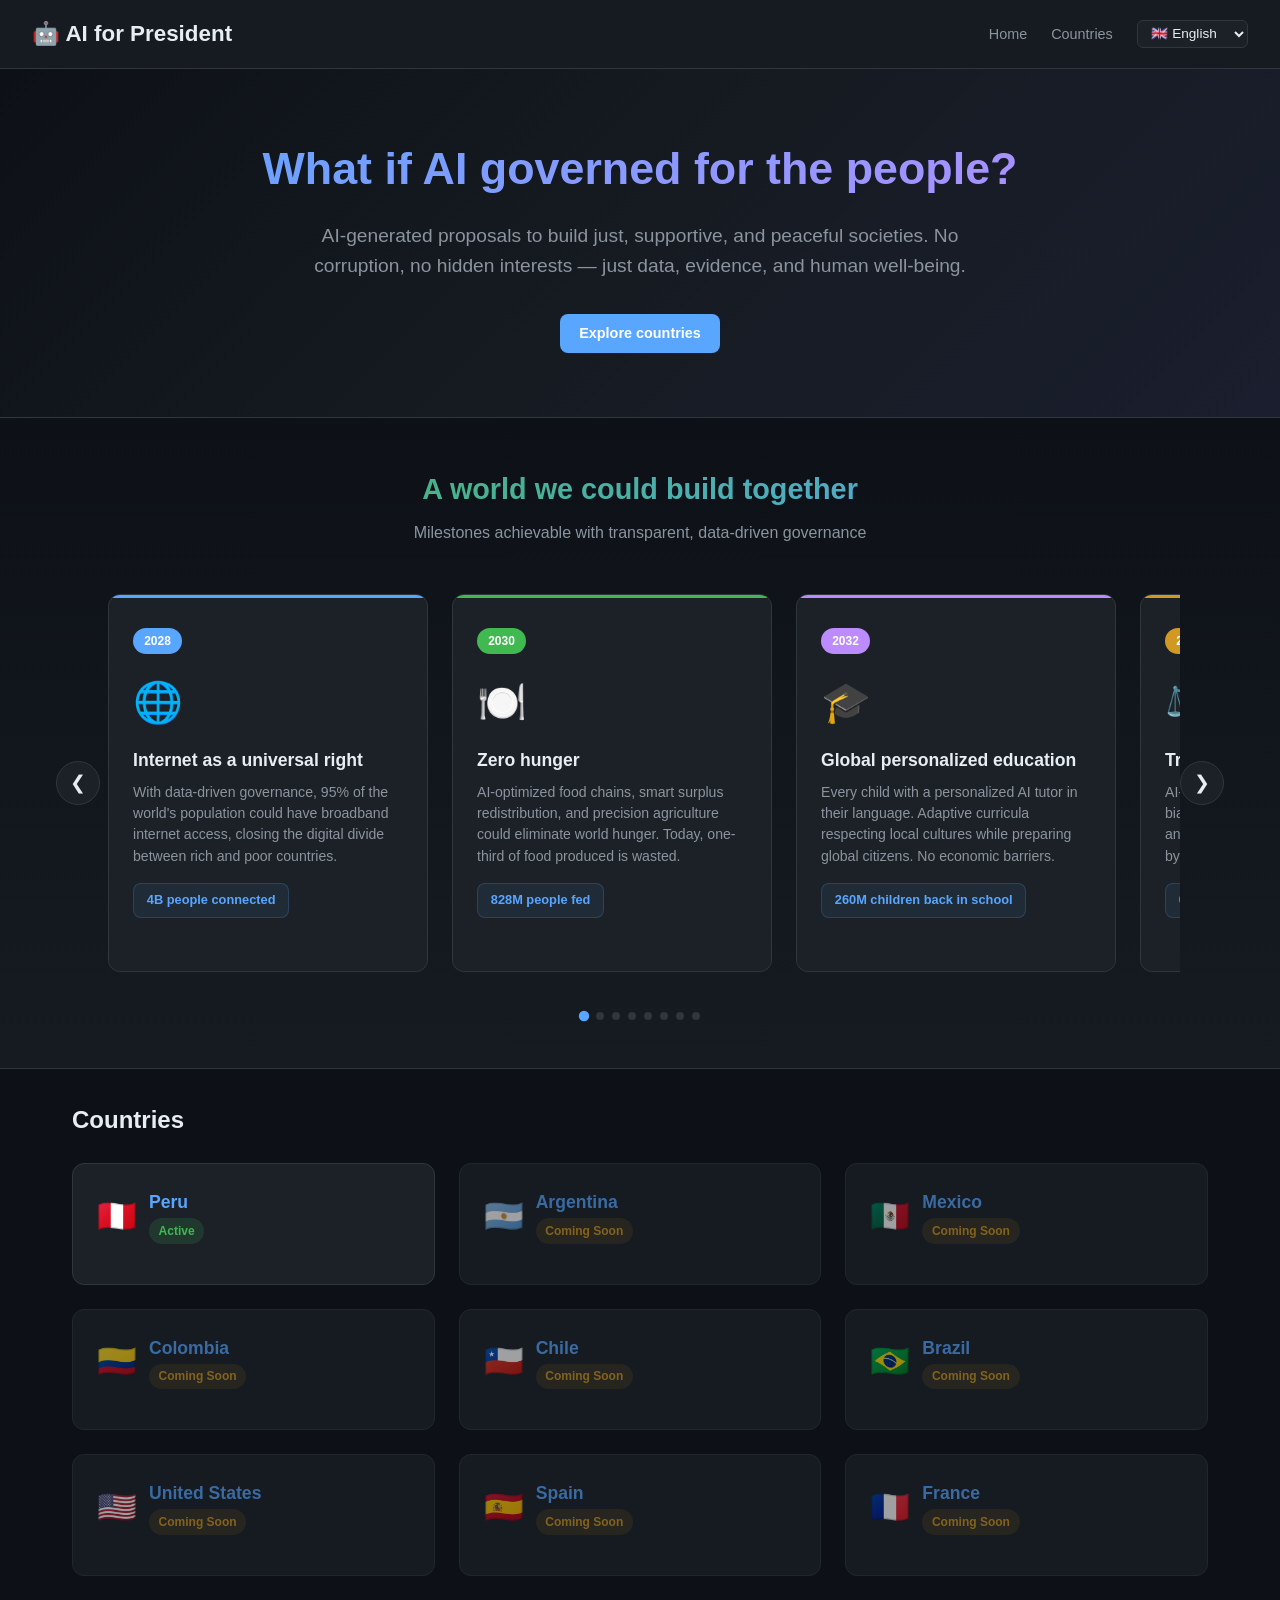
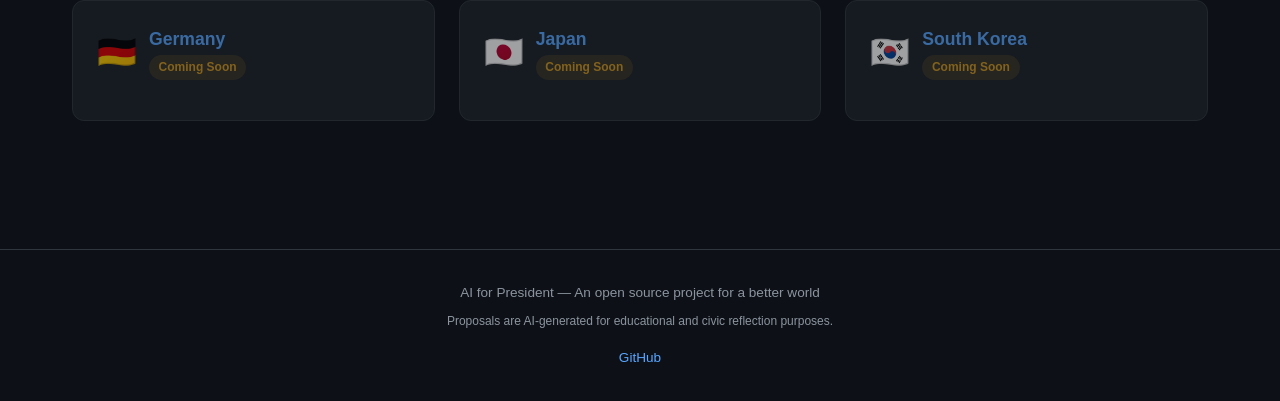
==== index.html @ 51173042 "Initial release: AI for President with Peru dashboard - Landing page with i18n (es/en), country grid" ====
<!DOCTYPE html>
<html lang="en">
<head>
  <meta charset="UTF-8">
  <meta name="viewport" content="width=device-width, initial-scale=1.0">
  <title>AI for President — Gobernanza ideal para el mundo</title>
  <meta name="description" content="AI-generated ideal governance proposals for every country. Building just, peaceful, and supportive societies.">
  <meta property="og:title" content="AI for President">
  <meta property="og:description" content="What if AI governed for the people? Proposals for a better world.">
  <meta property="og:type" content="website">
  <link rel="stylesheet" href="css/main.css">
</head>
<body>

  <nav class="nav">
    <div class="nav-logo">🤖 AI for President</div>
    <ul class="nav-links">
      <li><a href="index.html" data-i18n="nav.home">Home</a></li>
      <li><a href="#countries" data-i18n="nav.countries">Countries</a></li>
      <li>
        <select id="lang-select" class="lang-select">
          <option value="es">🇪🇸 Español</option>
          <option value="en">🇬🇧 English</option>
        </select>
      </li>
    </ul>
  </nav>

  <section class="hero">
    <h1 data-i18n="hero.title">What if AI governed for the people?</h1>
    <p data-i18n="hero.subtitle">AI-generated proposals to build just, supportive, and peaceful societies. No corruption, no hidden interests — just data, evidence, and human well-being.</p>
    <a href="#countries" class="btn btn-primary" data-i18n="hero.cta">Explore countries</a>
  </section>

  <!-- Vision Slider -->
  <section class="slider-section">
    <div class="slider-header">
      <h2 class="slider-title" data-i18n="slider.title">A world we could build together</h2>
      <p class="slider-subtitle" data-i18n="slider.subtitle">Milestones achievable with transparent, data-driven governance</p>
    </div>
    <div class="slider-container">
      <button class="slider-btn slider-prev" aria-label="Previous">&#10094;</button>
      <div class="slider-track" id="slider-track"></div>
      <button class="slider-btn slider-next" aria-label="Next">&#10095;</button>
    </div>
    <div class="slider-dots" id="slider-dots"></div>
  </section>

  <div class="container">
    <div id="country-banner" class="country-banner" style="display:none"></div>

    <section id="countries" class="section">
      <h2 class="section-title" data-i18n="countries.title">Countries</h2>
      <div id="countries-grid" class="grid-3"></div>
    </section>
  </div>

  <footer class="footer">
    <p data-i18n="footer.text">AI for President — An open source project for a better world</p>
    <p data-i18n="footer.disclaimer" style="margin-top:0.5rem; font-size:0.75rem;">Proposals are AI-generated for educational and civic reflection purposes.</p>
    <p style="margin-top:1rem;">
      <a href="https://github.com/unimauro/AIforPresident">GitHub</a>
    </p>
  </footer>

  <script src="js/i18n.js"></script>
  <script src="js/app.js"></script>
</body>
</html>
---- css/main.css ----
:root {
  --bg-primary: #0d1117;
  --bg-secondary: #161b22;
  --bg-card: #1c2128;
  --border: #30363d;
  --text-primary: #e6edf3;
  --text-secondary: #8b949e;
  --accent: #58a6ff;
  --accent-green: #3fb950;
  --accent-gold: #d29922;
  --accent-red: #f85149;
  --accent-purple: #bc8cff;
  --radius: 12px;
  --shadow: 0 2px 8px rgba(0,0,0,0.3);
}

* { margin: 0; padding: 0; box-sizing: border-box; }

body {
  font-family: -apple-system, BlinkMacSystemFont, 'Segoe UI', Roboto, sans-serif;
  background: var(--bg-primary);
  color: var(--text-primary);
  line-height: 1.6;
  min-height: 100vh;
}

a { color: var(--accent); text-decoration: none; }
a:hover { text-decoration: underline; }

/* Nav */
.nav {
  display: flex;
  align-items: center;
  justify-content: space-between;
  padding: 1rem 2rem;
  background: var(--bg-secondary);
  border-bottom: 1px solid var(--border);
  position: sticky;
  top: 0;
  z-index: 100;
}

.nav-logo {
  font-size: 1.4rem;
  font-weight: 700;
  color: var(--text-primary);
  display: flex;
  align-items: center;
  gap: 0.5rem;
}

.nav-links {
  display: flex;
  gap: 1.5rem;
  list-style: none;
  align-items: center;
}

.nav-links a {
  color: var(--text-secondary);
  font-size: 0.9rem;
  transition: color 0.2s;
}

.nav-links a:hover { color: var(--text-primary); text-decoration: none; }

.lang-select {
  background: var(--bg-card);
  color: var(--text-primary);
  border: 1px solid var(--border);
  border-radius: 6px;
  padding: 0.3rem 0.6rem;
  font-size: 0.85rem;
  cursor: pointer;
}

/* Hero */
.hero {
  text-align: center;
  padding: 4rem 2rem;
  background: linear-gradient(135deg, #0d1117 0%, #161b22 50%, #1a1e2e 100%);
  border-bottom: 1px solid var(--border);
}

.hero h1 {
  font-size: 2.8rem;
  font-weight: 800;
  margin-bottom: 1rem;
  background: linear-gradient(135deg, var(--accent), var(--accent-purple));
  -webkit-background-clip: text;
  -webkit-text-fill-color: transparent;
  background-clip: text;
}

.hero p {
  font-size: 1.2rem;
  color: var(--text-secondary);
  max-width: 700px;
  margin: 0 auto 2rem;
}

/* Container */
.container {
  max-width: 1200px;
  margin: 0 auto;
  padding: 2rem;
}

/* Section */
.section { margin-bottom: 3rem; }

.section-title {
  font-size: 1.5rem;
  font-weight: 700;
  margin-bottom: 1.5rem;
  display: flex;
  align-items: center;
  gap: 0.5rem;
}

/* Grid */
.grid-2 { display: grid; grid-template-columns: repeat(2, 1fr); gap: 1.5rem; }
.grid-3 { display: grid; grid-template-columns: repeat(3, 1fr); gap: 1.5rem; }
.grid-4 { display: grid; grid-template-columns: repeat(4, 1fr); gap: 1.5rem; }

/* Cards */
.card {
  background: var(--bg-card);
  border: 1px solid var(--border);
  border-radius: var(--radius);
  padding: 1.5rem;
  transition: transform 0.2s, border-color 0.2s;
}

.card:hover {
  transform: translateY(-2px);
  border-color: var(--accent);
}

.card-header {
  display: flex;
  align-items: center;
  gap: 0.75rem;
  margin-bottom: 1rem;
}

.card-flag {
  font-size: 2rem;
}

.card-title {
  font-size: 1.1rem;
  font-weight: 600;
}

.card-subtitle {
  font-size: 0.85rem;
  color: var(--text-secondary);
}

/* Stat Cards */
.stat-card {
  background: var(--bg-card);
  border: 1px solid var(--border);
  border-radius: var(--radius);
  padding: 1.25rem;
  text-align: center;
}

.stat-value {
  font-size: 2rem;
  font-weight: 800;
  color: var(--accent);
}

.stat-label {
  font-size: 0.8rem;
  color: var(--text-secondary);
  margin-top: 0.25rem;
}

.stat-source {
  font-size: 0.7rem;
  color: var(--text-secondary);
  opacity: 0.6;
  margin-top: 0.5rem;
}

/* Badges */
.badge {
  display: inline-block;
  padding: 0.2rem 0.6rem;
  border-radius: 20px;
  font-size: 0.75rem;
  font-weight: 600;
}

.badge-active { background: rgba(63,185,80,0.15); color: var(--accent-green); }
.badge-soon { background: rgba(210,153,34,0.15); color: var(--accent-gold); }

/* Country Banner */
.country-banner {
  background: var(--bg-secondary);
  border: 1px solid var(--accent);
  border-radius: var(--radius);
  padding: 1rem 1.5rem;
  margin-bottom: 2rem;
  display: flex;
  align-items: center;
  justify-content: space-between;
}

.country-banner-text { color: var(--text-secondary); }
.country-banner-text strong { color: var(--text-primary); }

.btn {
  display: inline-block;
  padding: 0.5rem 1.2rem;
  border-radius: 8px;
  font-size: 0.9rem;
  font-weight: 600;
  border: none;
  cursor: pointer;
  transition: opacity 0.2s;
}

.btn:hover { opacity: 0.85; text-decoration: none; }
.btn-primary { background: var(--accent); color: #fff; }
.btn-outline { background: transparent; border: 1px solid var(--border); color: var(--text-primary); }

/* Chart container */
.chart-container {
  background: var(--bg-card);
  border: 1px solid var(--border);
  border-radius: var(--radius);
  padding: 1.5rem;
  position: relative;
}

/* Comparison table */
.table-wrapper { overflow-x: auto; }

table {
  width: 100%;
  border-collapse: collapse;
}

th, td {
  padding: 0.75rem 1rem;
  text-align: left;
  border-bottom: 1px solid var(--border);
}

th {
  background: var(--bg-secondary);
  font-size: 0.85rem;
  color: var(--text-secondary);
  font-weight: 600;
  position: sticky;
  top: 0;
}

td { font-size: 0.9rem; }

/* Score colors */
.score-high { color: var(--accent-green); font-weight: 700; }
.score-mid { color: var(--accent-gold); font-weight: 700; }
.score-low { color: var(--accent-red); font-weight: 700; }

/* Proposal cards */
.proposal-icon {
  font-size: 2rem;
  margin-bottom: 0.75rem;
}

.proposal-title {
  font-weight: 600;
  margin-bottom: 0.5rem;
}

.proposal-text {
  font-size: 0.9rem;
  color: var(--text-secondary);
}

/* Vision Slider */
.slider-section {
  background: linear-gradient(180deg, var(--bg-primary) 0%, var(--bg-secondary) 100%);
  padding: 3rem 0;
  overflow: hidden;
  border-bottom: 1px solid var(--border);
}

.slider-header {
  text-align: center;
  margin-bottom: 2rem;
  padding: 0 2rem;
}

.slider-title {
  font-size: 1.8rem;
  font-weight: 700;
  background: linear-gradient(135deg, var(--accent-green), var(--accent));
  -webkit-background-clip: text;
  -webkit-text-fill-color: transparent;
  background-clip: text;
  margin-bottom: 0.5rem;
}

.slider-subtitle {
  color: var(--text-secondary);
  font-size: 1rem;
}

.slider-container {
  position: relative;
  display: flex;
  align-items: center;
  max-width: 1200px;
  margin: 0 auto;
  padding: 0 1rem;
}

.slider-track {
  display: flex;
  gap: 1.5rem;
  overflow: hidden;
  scroll-behavior: smooth;
  padding: 1rem 0.5rem;
  flex: 1;
}

.slider-slide {
  min-width: 320px;
  max-width: 320px;
  background: var(--bg-card);
  border: 1px solid var(--border);
  border-radius: var(--radius);
  padding: 2rem 1.5rem;
  flex-shrink: 0;
  transition: transform 0.3s, border-color 0.3s, box-shadow 0.3s;
  position: relative;
  overflow: hidden;
}

.slider-slide:hover {
  transform: translateY(-4px);
  border-color: var(--accent);
  box-shadow: 0 8px 24px rgba(88, 166, 255, 0.1);
}

.slider-slide::before {
  content: '';
  position: absolute;
  top: 0;
  left: 0;
  right: 0;
  height: 3px;
  background: var(--slide-accent, var(--accent));
}

.slide-year {
  display: inline-block;
  background: var(--slide-accent, var(--accent));
  color: #fff;
  font-size: 0.75rem;
  font-weight: 700;
  padding: 0.2rem 0.7rem;
  border-radius: 20px;
  margin-bottom: 1rem;
}

.slide-icon {
  font-size: 2.5rem;
  margin-bottom: 0.75rem;
}

.slide-title {
  font-size: 1.1rem;
  font-weight: 700;
  margin-bottom: 0.5rem;
  color: var(--text-primary);
}

.slide-text {
  font-size: 0.88rem;
  color: var(--text-secondary);
  line-height: 1.5;
}

.slide-stat {
  display: inline-block;
  margin-top: 1rem;
  padding: 0.4rem 0.8rem;
  background: rgba(88, 166, 255, 0.08);
  border: 1px solid rgba(88, 166, 255, 0.2);
  border-radius: 8px;
  font-size: 0.8rem;
  color: var(--accent);
  font-weight: 600;
}

.slider-btn {
  background: var(--bg-card);
  border: 1px solid var(--border);
  color: var(--text-primary);
  width: 44px;
  height: 44px;
  border-radius: 50%;
  font-size: 1.2rem;
  cursor: pointer;
  display: flex;
  align-items: center;
  justify-content: center;
  flex-shrink: 0;
  transition: background 0.2s, border-color 0.2s;
  z-index: 2;
}

.slider-btn:hover {
  background: var(--bg-secondary);
  border-color: var(--accent);
}

.slider-dots {
  display: flex;
  justify-content: center;
  gap: 0.5rem;
  margin-top: 1.5rem;
}

.slider-dot {
  width: 8px;
  height: 8px;
  border-radius: 50%;
  background: var(--border);
  cursor: pointer;
  transition: background 0.3s, transform 0.3s;
}

.slider-dot.active {
  background: var(--accent);
  transform: scale(1.3);
}

/* Footer */
.footer {
  text-align: center;
  padding: 2rem;
  border-top: 1px solid var(--border);
  color: var(--text-secondary);
  font-size: 0.85rem;
  margin-top: 3rem;
}

/* Responsive */
@media (max-width: 1024px) {
  .grid-4 { grid-template-columns: repeat(2, 1fr); }
  .grid-3 { grid-template-columns: repeat(2, 1fr); }
}

@media (max-width: 768px) {
  .hero h1 { font-size: 2rem; }
  .hero p { font-size: 1rem; }
  .grid-2, .grid-3, .grid-4 { grid-template-columns: 1fr; }
  .nav { padding: 0.75rem 1rem; flex-wrap: wrap; gap: 0.5rem; }
  .nav-links { gap: 1rem; }
  .country-banner { flex-direction: column; gap: 1rem; text-align: center; }
  .container { padding: 1rem; }
  .slider-slide { min-width: 280px; max-width: 280px; }
  .slider-btn { width: 36px; height: 36px; font-size: 1rem; }
  .slider-title { font-size: 1.4rem; }
}
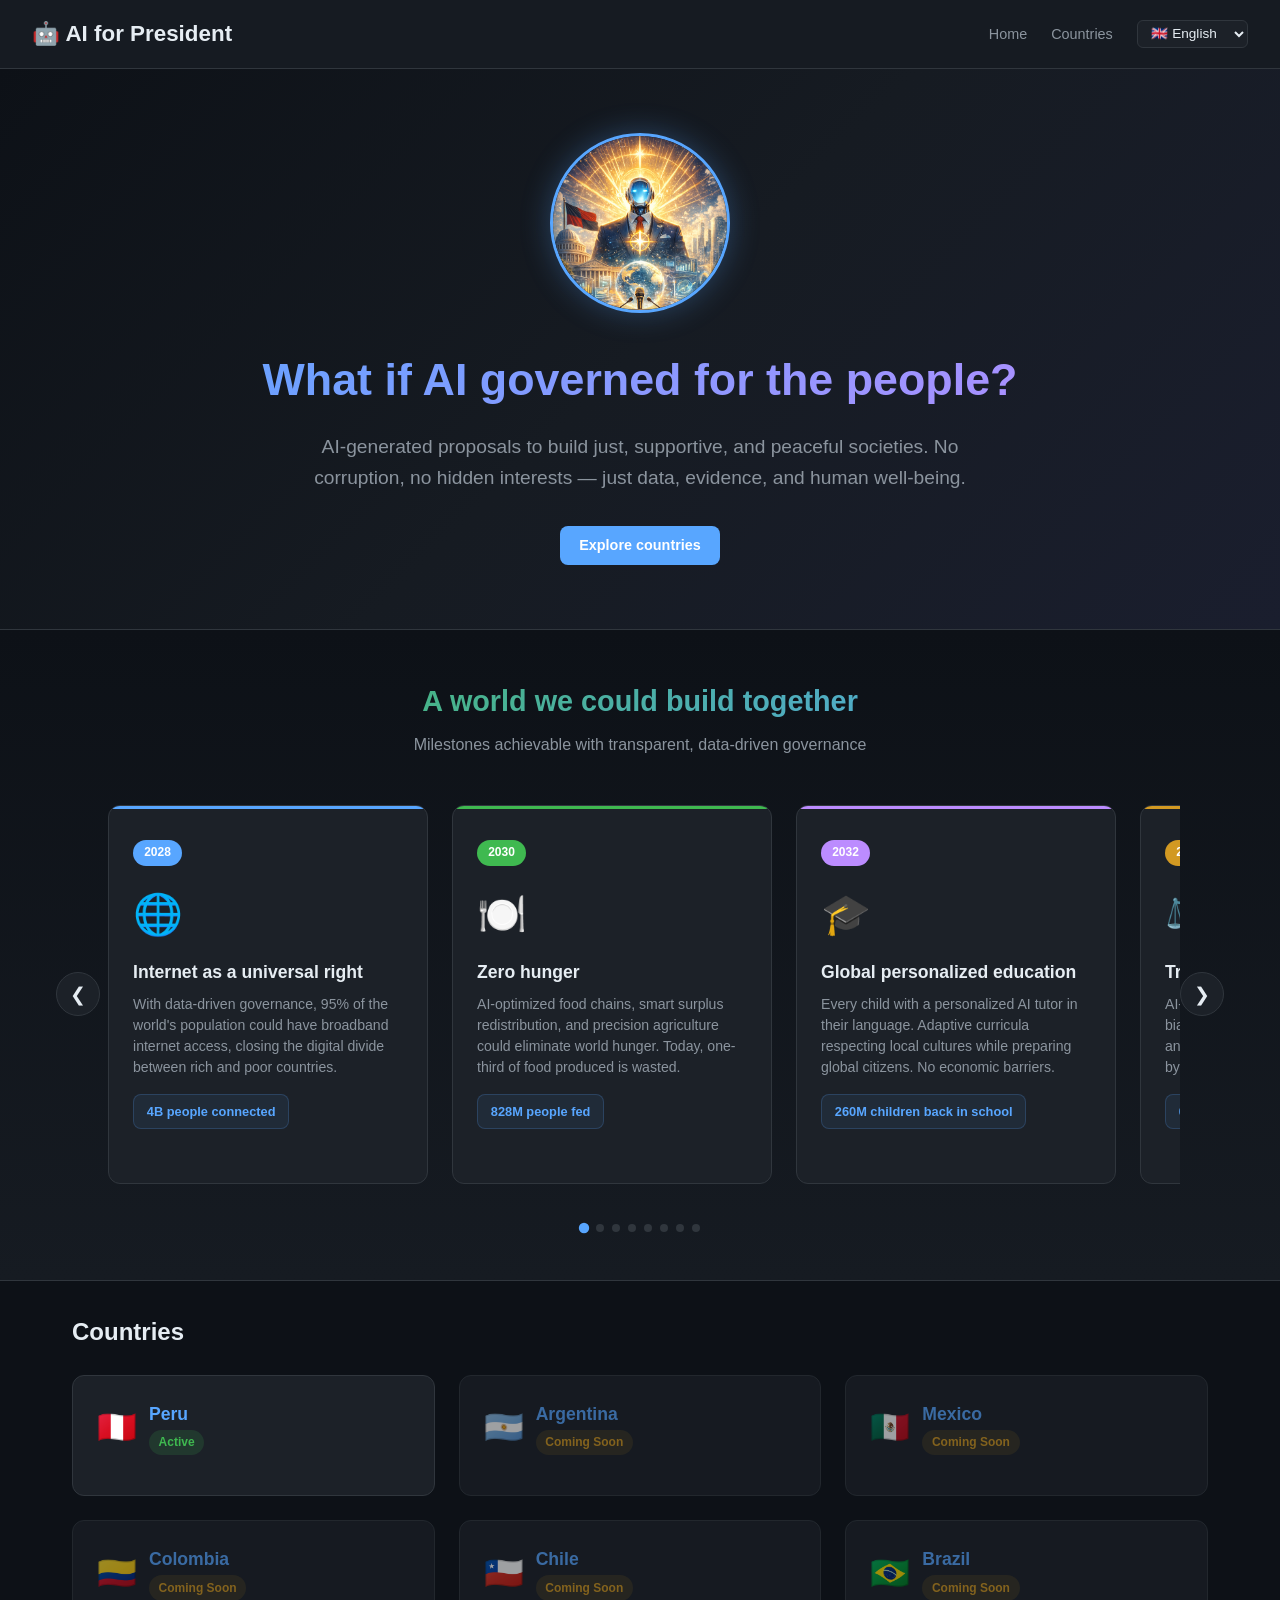
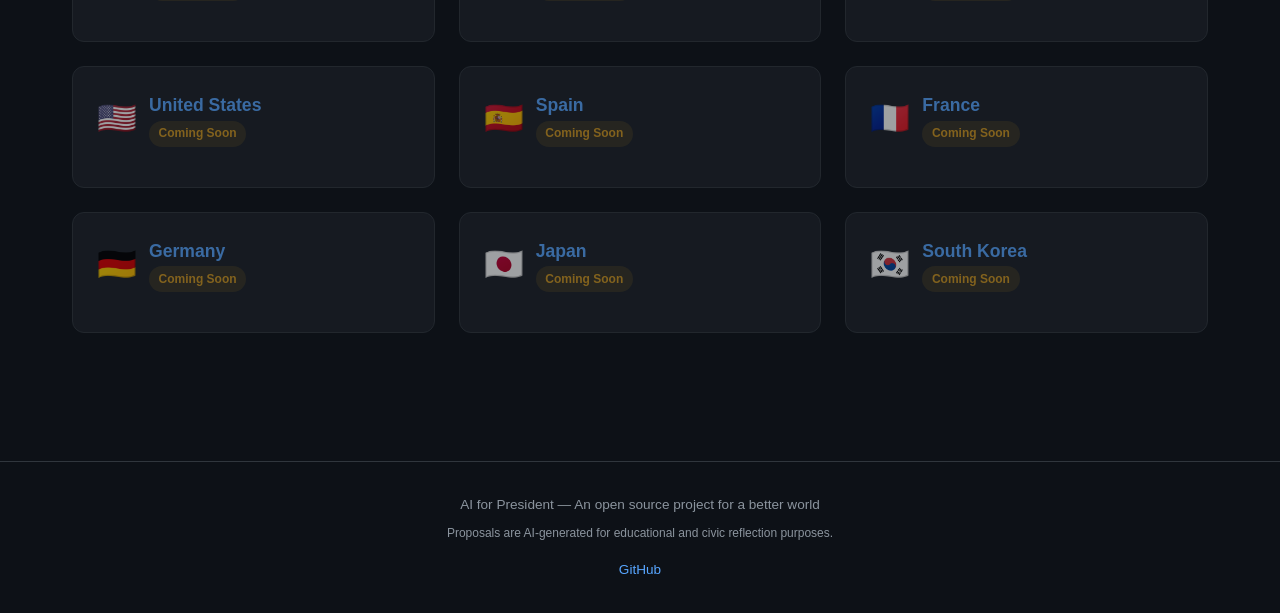
==== commit b6ec8dae: "Add favicon, icons, and hero image from AI for President artwork" ====
--- a/index.html
+++ b/index.html
@@ -8,6 +8,11 @@
   <meta property="og:title" content="AI for President">
   <meta property="og:description" content="What if AI governed for the people? Proposals for a better world.">
   <meta property="og:type" content="website">
+  <meta property="og:image" content="https://unimauro.github.io/AIforPresident/assets/og-image.png">
+  <link rel="icon" type="image/x-icon" href="assets/favicon.ico">
+  <link rel="icon" type="image/png" sizes="32x32" href="assets/favicon-32.png">
+  <link rel="icon" type="image/png" sizes="16x16" href="assets/favicon-16.png">
+  <link rel="apple-touch-icon" sizes="180x180" href="assets/apple-touch-icon.png">
   <link rel="stylesheet" href="css/main.css">
 </head>
 <body>
@@ -27,6 +32,7 @@
   </nav>
 
   <section class="hero">
+    <img src="assets/og-image.png" alt="AI for President" class="hero-image">
     <h1 data-i18n="hero.title">What if AI governed for the people?</h1>
     <p data-i18n="hero.subtitle">AI-generated proposals to build just, supportive, and peaceful societies. No corruption, no hidden interests — just data, evidence, and human well-being.</p>
     <a href="#countries" class="btn btn-primary" data-i18n="hero.cta">Explore countries</a>
--- a/css/main.css
+++ b/css/main.css
@@ -82,6 +82,17 @@
   border-bottom: 1px solid var(--border);
 }
 
+.hero-image {
+  width: 180px;
+  height: 180px;
+  border-radius: 50%;
+  object-fit: cover;
+  object-position: top;
+  border: 3px solid var(--accent);
+  box-shadow: 0 0 30px rgba(88, 166, 255, 0.3);
+  margin-bottom: 1.5rem;
+}
+
 .hero h1 {
   font-size: 2.8rem;
   font-weight: 800;
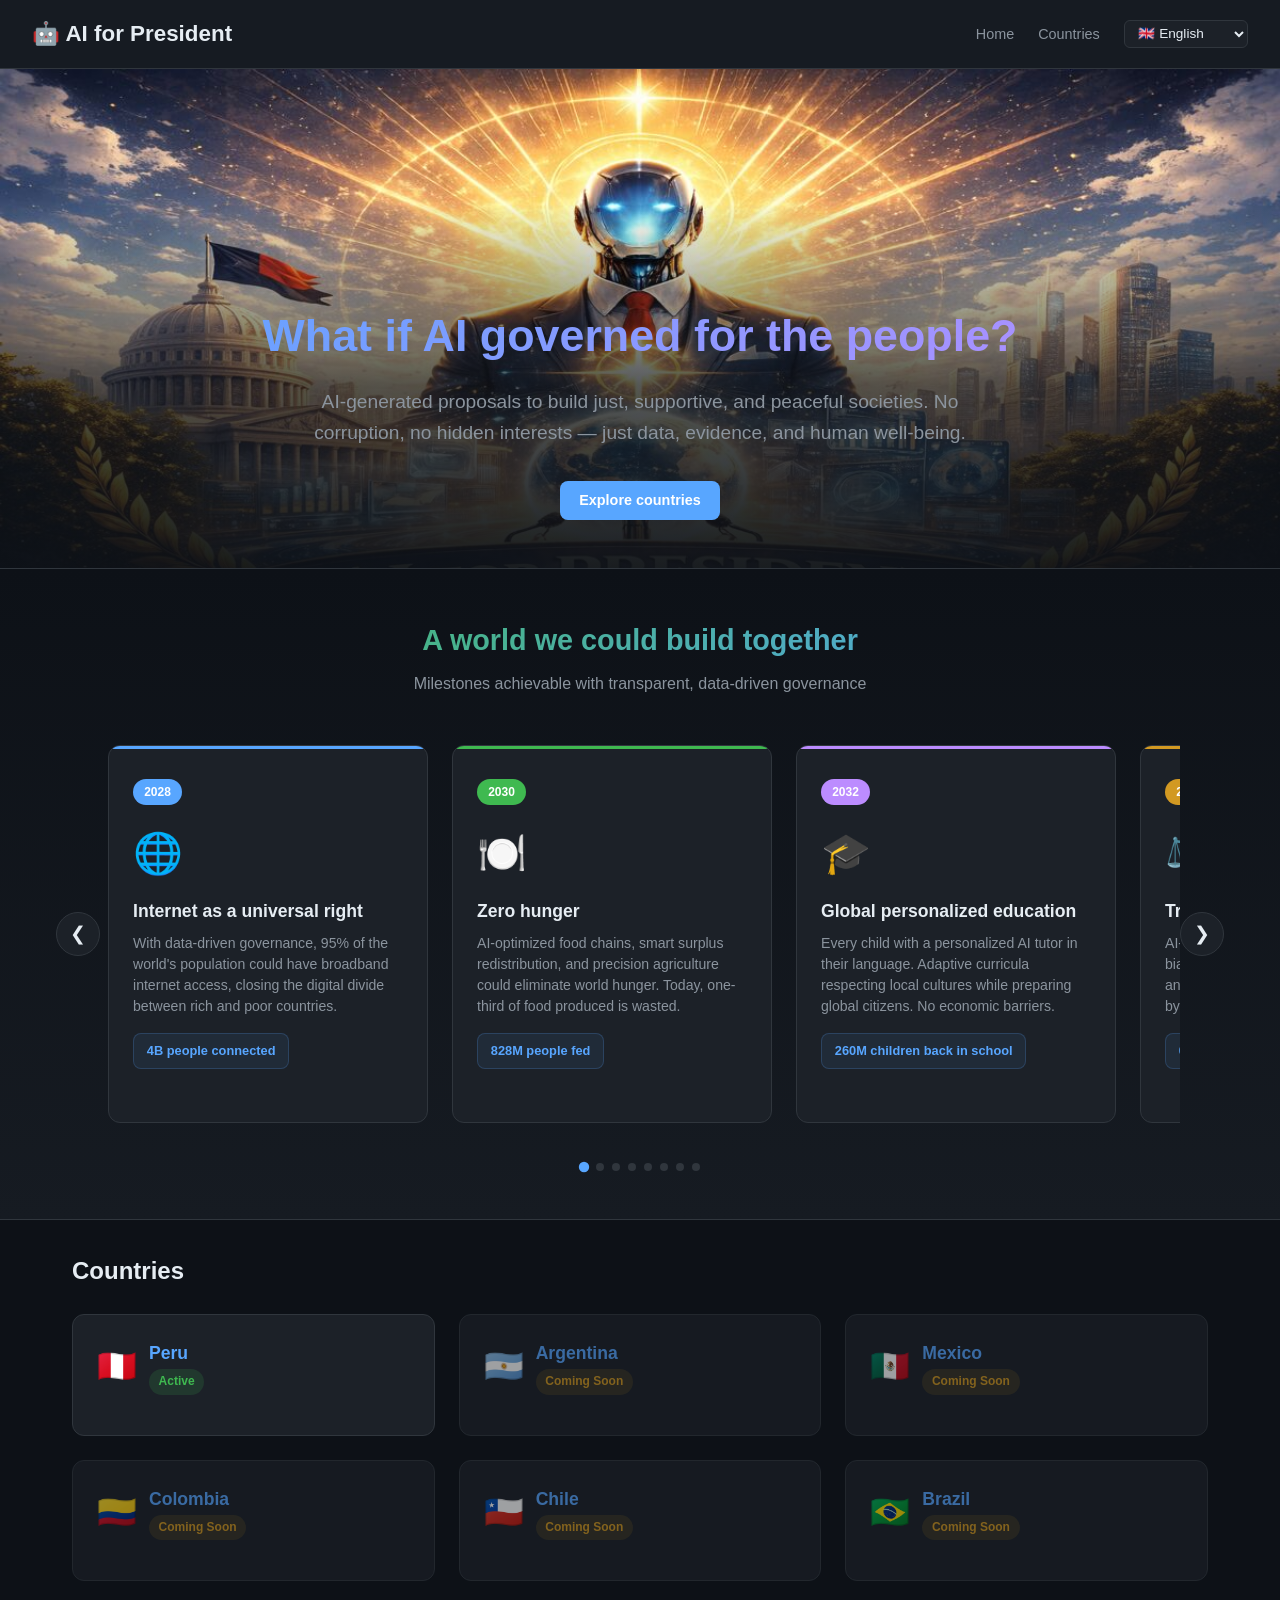
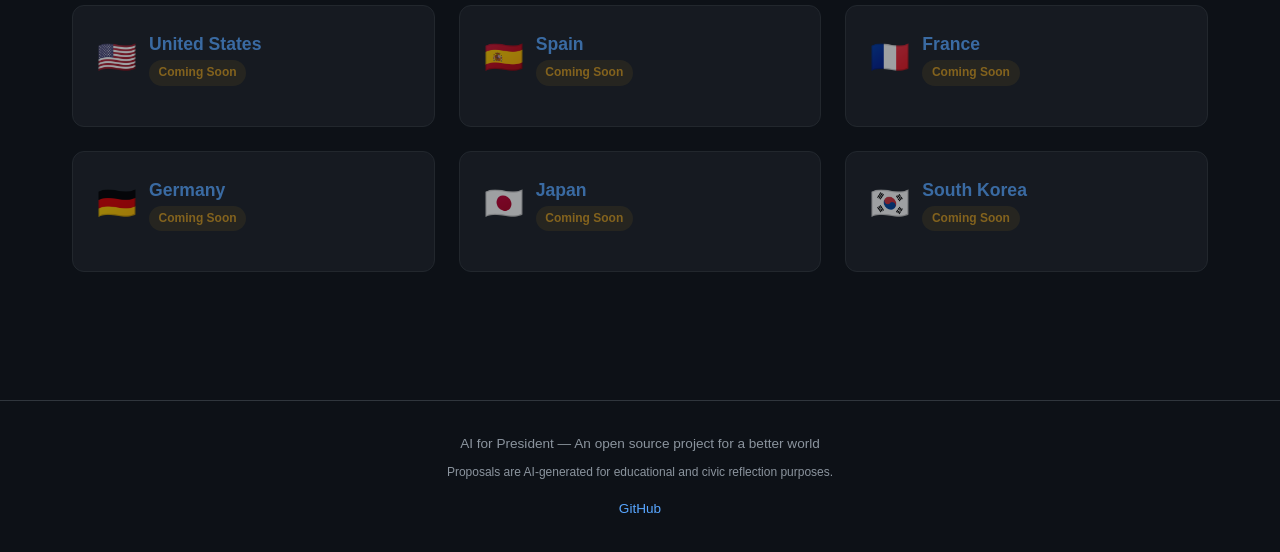
==== commit bbc08eda: "Add hero banner, multilingual SEO, AI bot crawling support - Hero image as full-width banner with gr" ====
--- a/index.html
+++ b/index.html
@@ -3,16 +3,61 @@
 <head>
   <meta charset="UTF-8">
   <meta name="viewport" content="width=device-width, initial-scale=1.0">
-  <title>AI for President — Gobernanza ideal para el mundo</title>
+  <title>AI for President — Ideal governance for the world</title>
   <meta name="description" content="AI-generated ideal governance proposals for every country. Building just, peaceful, and supportive societies.">
+
+  <!-- SEO multilingual -->
+  <link rel="canonical" href="https://unimauro.github.io/AIforPresident/">
+  <link rel="alternate" hreflang="en" href="https://unimauro.github.io/AIforPresident/?lang=en">
+  <link rel="alternate" hreflang="es" href="https://unimauro.github.io/AIforPresident/?lang=es">
+  <link rel="alternate" hreflang="x-default" href="https://unimauro.github.io/AIforPresident/">
+
+  <!-- Open Graph -->
   <meta property="og:title" content="AI for President">
   <meta property="og:description" content="What if AI governed for the people? Proposals for a better world.">
   <meta property="og:type" content="website">
-  <meta property="og:image" content="https://unimauro.github.io/AIforPresident/assets/og-image.png">
+  <meta property="og:url" content="https://unimauro.github.io/AIforPresident/">
+  <meta property="og:image" content="https://unimauro.github.io/AIforPresident/assets/hero-banner.jpg">
+  <meta property="og:image:width" content="1200">
+  <meta property="og:image:height" content="600">
+  <meta property="og:locale" content="en_US">
+  <meta property="og:locale:alternate" content="es_PE">
+  <meta property="og:site_name" content="AI for President">
+
+  <!-- Twitter Card -->
+  <meta name="twitter:card" content="summary_large_image">
+  <meta name="twitter:title" content="AI for President">
+  <meta name="twitter:description" content="What if AI governed for the people? AI-generated proposals for a better world.">
+  <meta name="twitter:image" content="https://unimauro.github.io/AIforPresident/assets/hero-banner.jpg">
+
+  <!-- Favicons -->
   <link rel="icon" type="image/x-icon" href="assets/favicon.ico">
   <link rel="icon" type="image/png" sizes="32x32" href="assets/favicon-32.png">
   <link rel="icon" type="image/png" sizes="16x16" href="assets/favicon-16.png">
   <link rel="apple-touch-icon" sizes="180x180" href="assets/apple-touch-icon.png">
+
+  <!-- Structured Data -->
+  <script type="application/ld+json">
+  {
+    "@context": "https://schema.org",
+    "@type": "WebSite",
+    "name": "AI for President",
+    "url": "https://unimauro.github.io/AIforPresident/",
+    "description": "AI-generated ideal governance proposals for every country in the world",
+    "inLanguage": ["en", "es"],
+    "author": {
+      "@type": "Person",
+      "name": "Carlos Mauro",
+      "url": "https://github.com/unimauro"
+    },
+    "potentialAction": {
+      "@type": "SearchAction",
+      "target": "https://unimauro.github.io/AIforPresident/?q={search_term_string}",
+      "query-input": "required name=search_term_string"
+    }
+  }
+  </script>
+
   <link rel="stylesheet" href="css/main.css">
 </head>
 <body>
@@ -23,19 +68,22 @@
       <li><a href="index.html" data-i18n="nav.home">Home</a></li>
       <li><a href="#countries" data-i18n="nav.countries">Countries</a></li>
       <li>
-        <select id="lang-select" class="lang-select">
+        <select id="lang-select" class="lang-select" aria-label="Language">
           <option value="es">🇪🇸 Español</option>
           <option value="en">🇬🇧 English</option>
+          <option value="pt">🇧🇷 Português</option>
+          <option value="fr">🇫🇷 Français</option>
         </select>
       </li>
     </ul>
   </nav>
 
-  <section class="hero">
-    <img src="assets/og-image.png" alt="AI for President" class="hero-image">
-    <h1 data-i18n="hero.title">What if AI governed for the people?</h1>
-    <p data-i18n="hero.subtitle">AI-generated proposals to build just, supportive, and peaceful societies. No corruption, no hidden interests — just data, evidence, and human well-being.</p>
-    <a href="#countries" class="btn btn-primary" data-i18n="hero.cta">Explore countries</a>
+  <section class="hero hero-banner" style="background-image: url('assets/hero-banner.jpg')">
+    <div class="hero-overlay">
+      <h1 data-i18n="hero.title">What if AI governed for the people?</h1>
+      <p data-i18n="hero.subtitle">AI-generated proposals to build just, supportive, and peaceful societies. No corruption, no hidden interests — just data, evidence, and human well-being.</p>
+      <a href="#countries" class="btn btn-primary" data-i18n="hero.cta">Explore countries</a>
+    </div>
   </section>
 
   <!-- Vision Slider -->
--- a/css/main.css
+++ b/css/main.css
@@ -82,15 +82,22 @@
   border-bottom: 1px solid var(--border);
 }
 
-.hero-image {
-  width: 180px;
-  height: 180px;
-  border-radius: 50%;
-  object-fit: cover;
-  object-position: top;
-  border: 3px solid var(--accent);
-  box-shadow: 0 0 30px rgba(88, 166, 255, 0.3);
-  margin-bottom: 1.5rem;
+.hero-banner {
+  background-size: cover;
+  background-position: center top;
+  background-repeat: no-repeat;
+  padding: 0;
+  position: relative;
+  min-height: 500px;
+  display: flex;
+  align-items: flex-end;
+}
+
+.hero-overlay {
+  width: 100%;
+  padding: 6rem 2rem 3rem;
+  background: linear-gradient(to top, rgba(13,17,23,0.95) 0%, rgba(13,17,23,0.7) 50%, transparent 100%);
+  text-align: center;
 }
 
 .hero h1 {
@@ -478,6 +485,8 @@
   .nav-links { gap: 1rem; }
   .country-banner { flex-direction: column; gap: 1rem; text-align: center; }
   .container { padding: 1rem; }
+  .hero-banner { min-height: 350px; }
+  .hero-overlay { padding: 4rem 1rem 2rem; }
   .slider-slide { min-width: 280px; max-width: 280px; }
   .slider-btn { width: 36px; height: 36px; font-size: 1rem; }
   .slider-title { font-size: 1.4rem; }
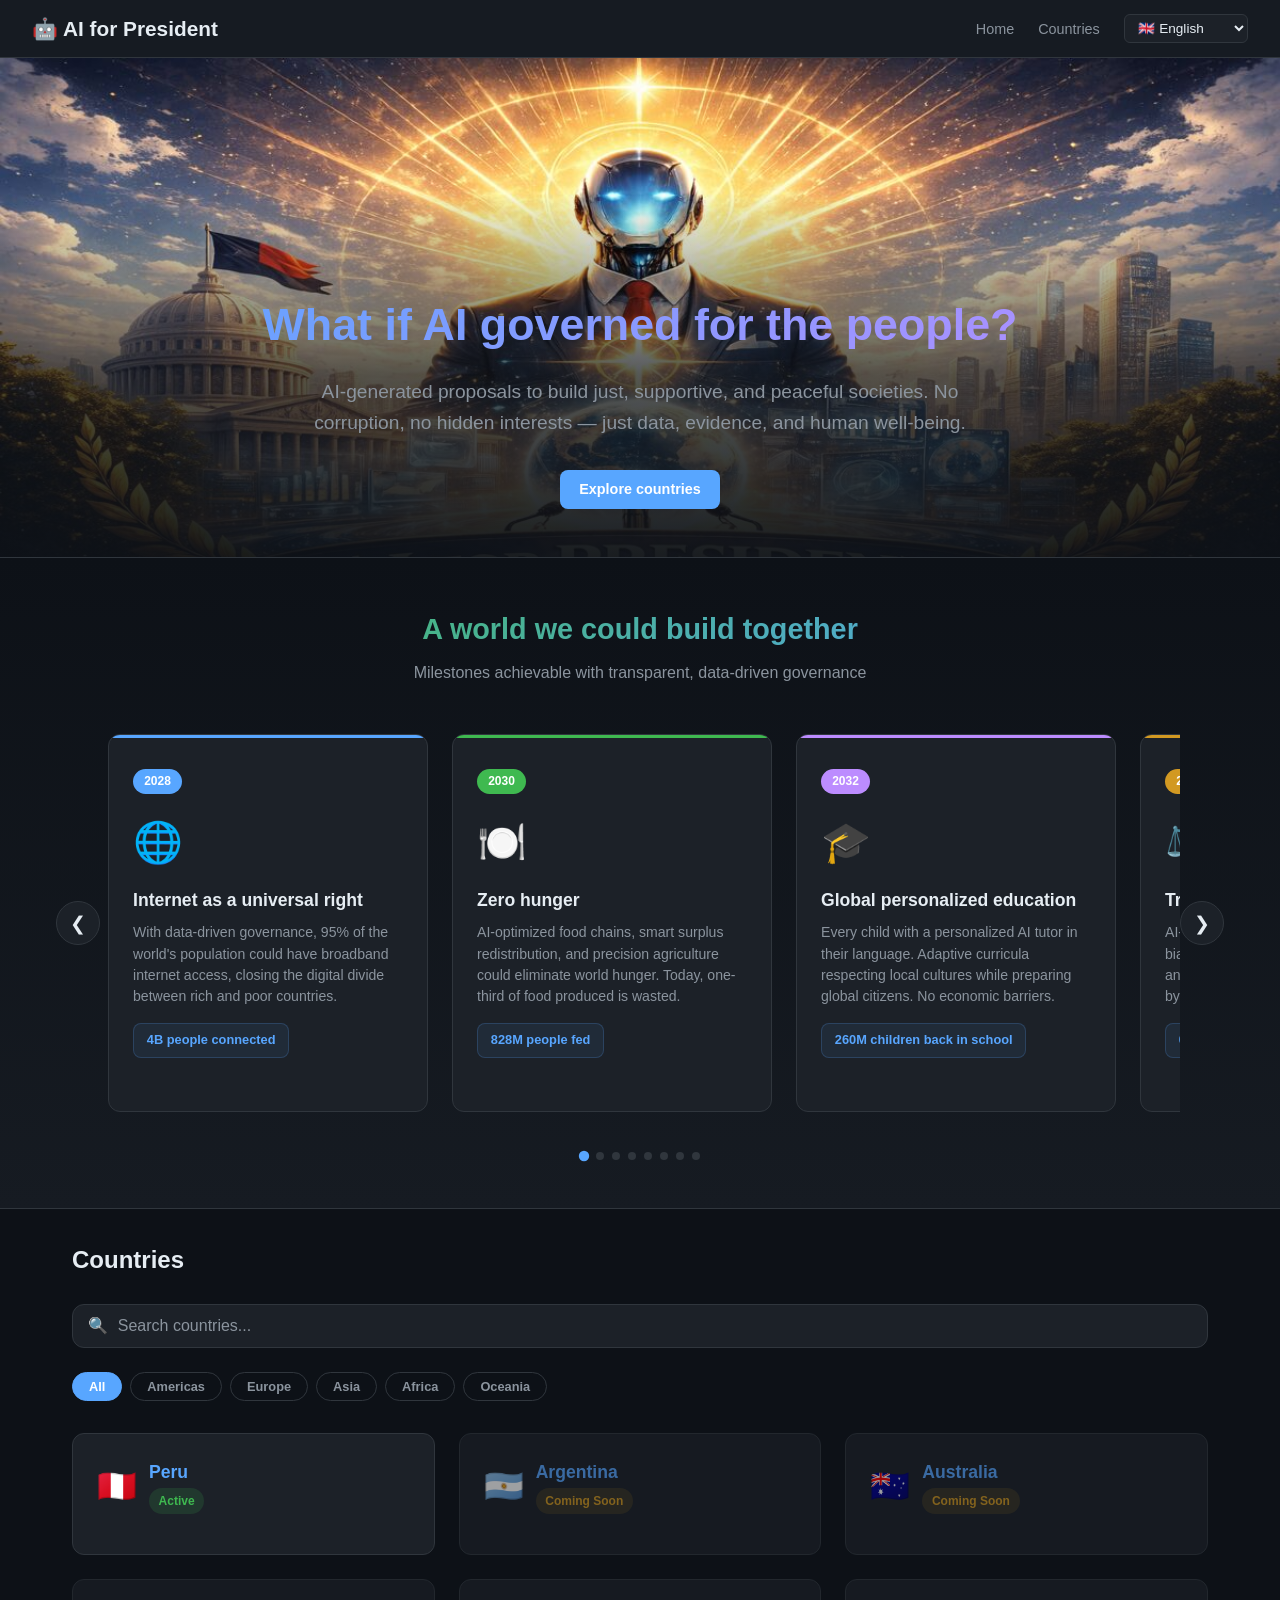
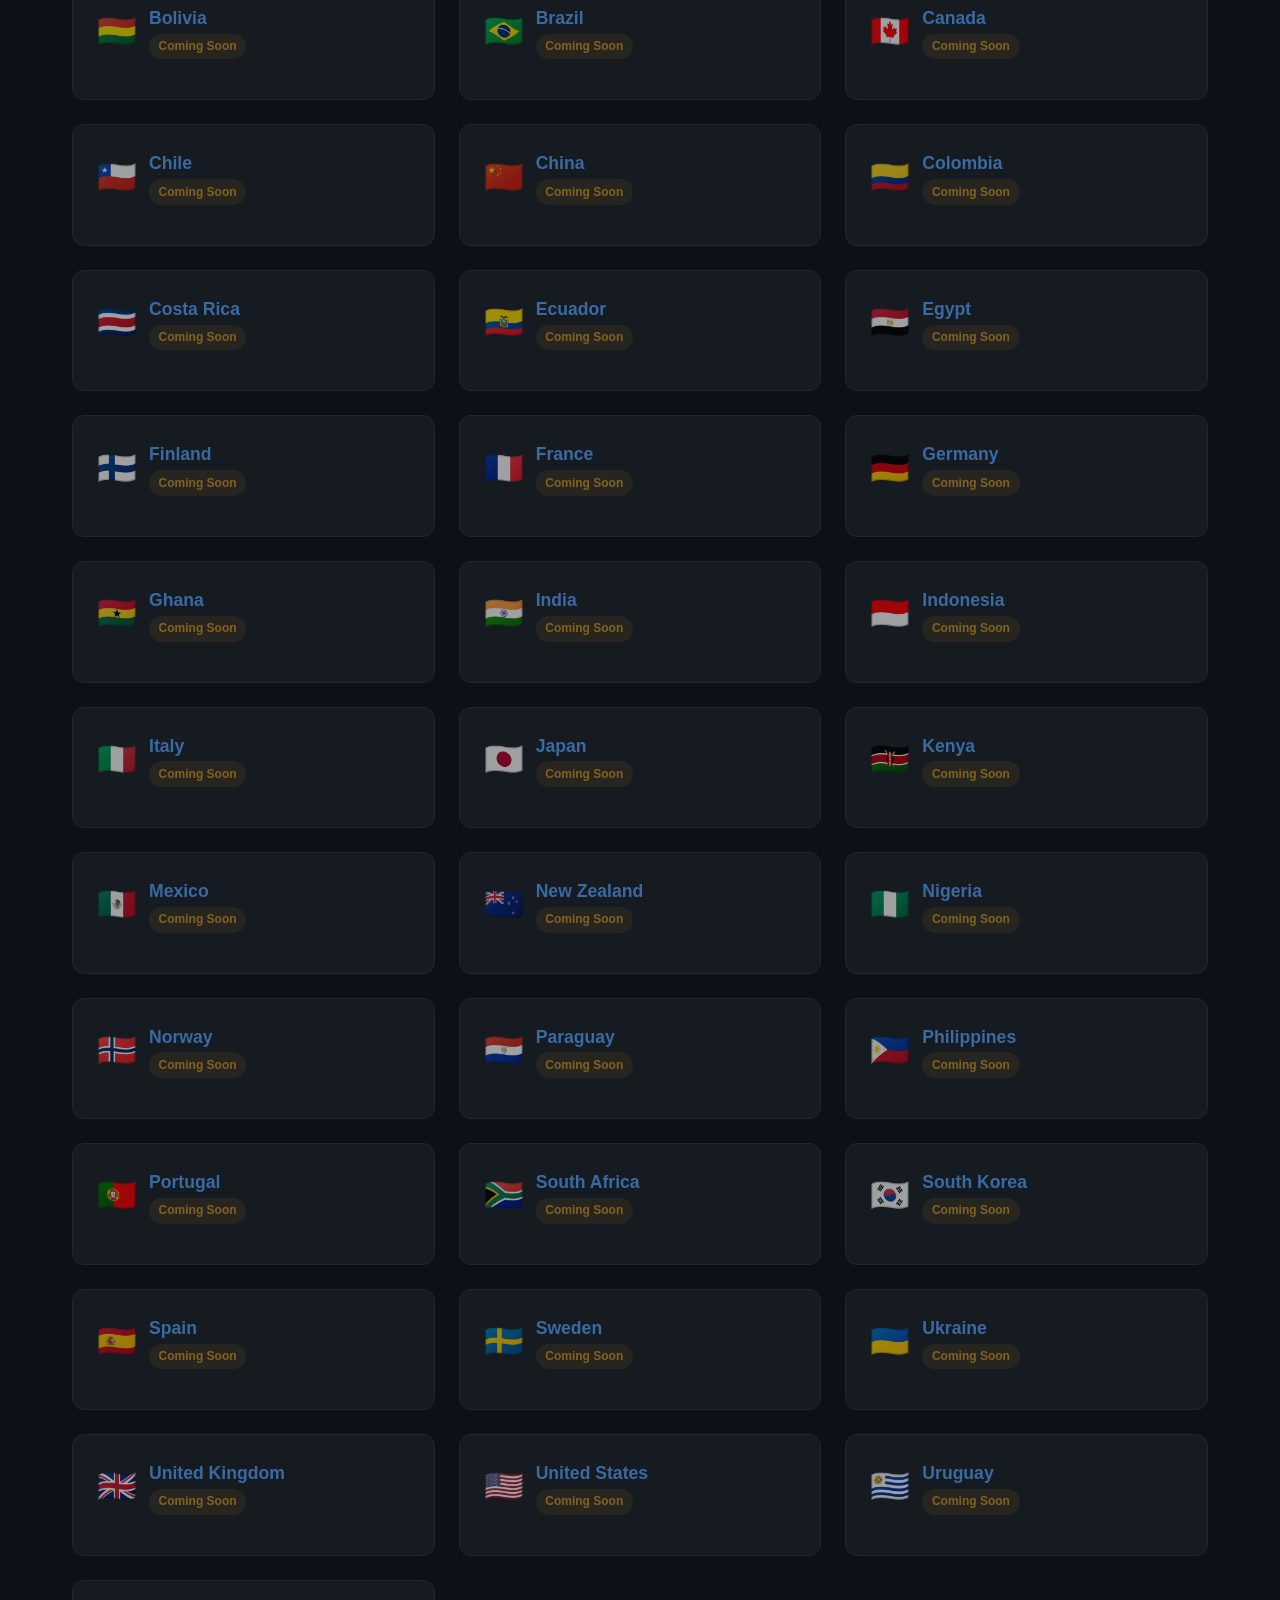
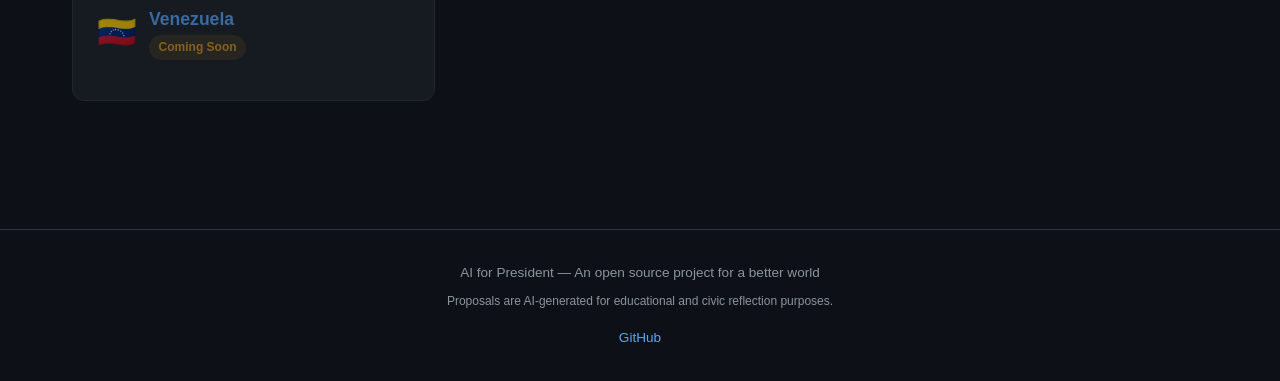
==== commit 7c68e0aa: "Mobile-friendly redesign with search, filters, and 37 countries - Hamburger menu for mobile navigati" ====
--- a/index.html
+++ b/index.html
@@ -63,8 +63,9 @@
 <body>
 
   <nav class="nav">
-    <div class="nav-logo">🤖 AI for President</div>
-    <ul class="nav-links">
+    <a href="index.html" class="nav-logo">🤖 AI for President</a>
+    <button class="nav-toggle" id="nav-toggle" aria-label="Menu">☰</button>
+    <ul class="nav-links" id="nav-links">
       <li><a href="index.html" data-i18n="nav.home">Home</a></li>
       <li><a href="#countries" data-i18n="nav.countries">Countries</a></li>
       <li>
@@ -105,7 +106,17 @@
 
     <section id="countries" class="section">
       <h2 class="section-title" data-i18n="countries.title">Countries</h2>
+      <div class="search-wrapper">
+        <span class="search-icon">🔍</span>
+        <input type="text" id="country-search" class="search-input" data-i18n-placeholder="search.placeholder" placeholder="Search countries...">
+        <span class="search-count" id="search-count"></span>
+      </div>
+      <div class="filter-tabs" id="filter-tabs"></div>
       <div id="countries-grid" class="grid-3"></div>
+      <div id="no-results" class="no-results" style="display:none">
+        <div class="no-results-icon">🌍</div>
+        <p class="no-results-text" data-i18n="search.no_results">No countries found</p>
+      </div>
     </section>
   </div>
 
@@ -117,6 +128,8 @@
     </p>
   </footer>
 
+  <button class="back-to-top" id="back-to-top" aria-label="Back to top">↑</button>
+
   <script src="js/i18n.js"></script>
   <script src="js/app.js"></script>
 </body>
--- a/css/main.css
+++ b/css/main.css
@@ -32,7 +32,7 @@
   display: flex;
   align-items: center;
   justify-content: space-between;
-  padding: 1rem 2rem;
+  padding: 0.75rem 2rem;
   background: var(--bg-secondary);
   border-bottom: 1px solid var(--border);
   position: sticky;
@@ -41,13 +41,16 @@
 }
 
 .nav-logo {
-  font-size: 1.4rem;
+  font-size: 1.3rem;
   font-weight: 700;
   color: var(--text-primary);
   display: flex;
   align-items: center;
   gap: 0.5rem;
-}
+  text-decoration: none;
+}
+
+.nav-logo:hover { text-decoration: none; }
 
 .nav-links {
   display: flex;
@@ -72,6 +75,17 @@
   padding: 0.3rem 0.6rem;
   font-size: 0.85rem;
   cursor: pointer;
+}
+
+/* Mobile hamburger */
+.nav-toggle {
+  display: none;
+  background: none;
+  border: none;
+  color: var(--text-primary);
+  font-size: 1.5rem;
+  cursor: pointer;
+  padding: 0.25rem;
 }
 
 /* Hero */
@@ -136,6 +150,82 @@
   gap: 0.5rem;
 }
 
+/* Search */
+.search-wrapper {
+  position: relative;
+  margin-bottom: 1.5rem;
+}
+
+.search-input {
+  width: 100%;
+  padding: 0.75rem 1rem 0.75rem 2.8rem;
+  background: var(--bg-card);
+  border: 1px solid var(--border);
+  border-radius: var(--radius);
+  color: var(--text-primary);
+  font-size: 1rem;
+  outline: none;
+  transition: border-color 0.2s;
+}
+
+.search-input:focus {
+  border-color: var(--accent);
+}
+
+.search-input::placeholder {
+  color: var(--text-secondary);
+}
+
+.search-icon {
+  position: absolute;
+  left: 1rem;
+  top: 50%;
+  transform: translateY(-50%);
+  color: var(--text-secondary);
+  font-size: 1rem;
+  pointer-events: none;
+}
+
+.search-count {
+  position: absolute;
+  right: 1rem;
+  top: 50%;
+  transform: translateY(-50%);
+  color: var(--text-secondary);
+  font-size: 0.8rem;
+}
+
+/* Region filter tabs */
+.filter-tabs {
+  display: flex;
+  gap: 0.5rem;
+  margin-bottom: 1.5rem;
+  overflow-x: auto;
+  padding-bottom: 0.5rem;
+  -webkit-overflow-scrolling: touch;
+}
+
+.filter-tab {
+  padding: 0.4rem 1rem;
+  border-radius: 20px;
+  font-size: 0.8rem;
+  font-weight: 600;
+  border: 1px solid var(--border);
+  background: transparent;
+  color: var(--text-secondary);
+  cursor: pointer;
+  white-space: nowrap;
+  transition: all 0.2s;
+}
+
+.filter-tab:hover { border-color: var(--accent); color: var(--text-primary); }
+
+.filter-tab.active {
+  background: var(--accent);
+  border-color: var(--accent);
+  color: #fff;
+}
+
 /* Grid */
 .grid-2 { display: grid; grid-template-columns: repeat(2, 1fr); gap: 1.5rem; }
 .grid-3 { display: grid; grid-template-columns: repeat(3, 1fr); gap: 1.5rem; }
@@ -162,19 +252,11 @@
   margin-bottom: 1rem;
 }
 
-.card-flag {
-  font-size: 2rem;
-}
-
-.card-title {
-  font-size: 1.1rem;
-  font-weight: 600;
-}
-
-.card-subtitle {
-  font-size: 0.85rem;
-  color: var(--text-secondary);
-}
+.card-flag { font-size: 2rem; }
+.card-title { font-size: 1.1rem; font-weight: 600; }
+.card-subtitle { font-size: 0.85rem; color: var(--text-secondary); }
+
+.card-hidden { display: none; }
 
 /* Stat Cards */
 .stat-card {
@@ -185,24 +267,9 @@
   text-align: center;
 }
 
-.stat-value {
-  font-size: 2rem;
-  font-weight: 800;
-  color: var(--accent);
-}
-
-.stat-label {
-  font-size: 0.8rem;
-  color: var(--text-secondary);
-  margin-top: 0.25rem;
-}
-
-.stat-source {
-  font-size: 0.7rem;
-  color: var(--text-secondary);
-  opacity: 0.6;
-  margin-top: 0.5rem;
-}
+.stat-value { font-size: 2rem; font-weight: 800; color: var(--accent); }
+.stat-label { font-size: 0.8rem; color: var(--text-secondary); margin-top: 0.25rem; }
+.stat-source { font-size: 0.7rem; color: var(--text-secondary); opacity: 0.6; margin-top: 0.5rem; }
 
 /* Badges */
 .badge {
@@ -258,10 +325,7 @@
 /* Comparison table */
 .table-wrapper { overflow-x: auto; }
 
-table {
-  width: 100%;
-  border-collapse: collapse;
-}
+table { width: 100%; border-collapse: collapse; }
 
 th, td {
   padding: 0.75rem 1rem;
@@ -286,20 +350,9 @@
 .score-low { color: var(--accent-red); font-weight: 700; }
 
 /* Proposal cards */
-.proposal-icon {
-  font-size: 2rem;
-  margin-bottom: 0.75rem;
-}
-
-.proposal-title {
-  font-weight: 600;
-  margin-bottom: 0.5rem;
-}
-
-.proposal-text {
-  font-size: 0.9rem;
-  color: var(--text-secondary);
-}
+.proposal-icon { font-size: 2rem; margin-bottom: 0.75rem; }
+.proposal-title { font-weight: 600; margin-bottom: 0.5rem; }
+.proposal-text { font-size: 0.9rem; color: var(--text-secondary); }
 
 /* Vision Slider */
 .slider-section {
@@ -325,10 +378,7 @@
   margin-bottom: 0.5rem;
 }
 
-.slider-subtitle {
-  color: var(--text-secondary);
-  font-size: 1rem;
-}
+.slider-subtitle { color: var(--text-secondary); font-size: 1rem; }
 
 .slider-container {
   position: relative;
@@ -370,9 +420,7 @@
 .slider-slide::before {
   content: '';
   position: absolute;
-  top: 0;
-  left: 0;
-  right: 0;
+  top: 0; left: 0; right: 0;
   height: 3px;
   background: var(--slide-accent, var(--accent));
 }
@@ -388,23 +436,9 @@
   margin-bottom: 1rem;
 }
 
-.slide-icon {
-  font-size: 2.5rem;
-  margin-bottom: 0.75rem;
-}
-
-.slide-title {
-  font-size: 1.1rem;
-  font-weight: 700;
-  margin-bottom: 0.5rem;
-  color: var(--text-primary);
-}
-
-.slide-text {
-  font-size: 0.88rem;
-  color: var(--text-secondary);
-  line-height: 1.5;
-}
+.slide-icon { font-size: 2.5rem; margin-bottom: 0.75rem; }
+.slide-title { font-size: 1.1rem; font-weight: 700; margin-bottom: 0.5rem; color: var(--text-primary); }
+.slide-text { font-size: 0.88rem; color: var(--text-secondary); line-height: 1.5; }
 
 .slide-stat {
   display: inline-block;
@@ -435,10 +469,7 @@
   z-index: 2;
 }
 
-.slider-btn:hover {
-  background: var(--bg-secondary);
-  border-color: var(--accent);
-}
+.slider-btn:hover { background: var(--bg-secondary); border-color: var(--accent); }
 
 .slider-dots {
   display: flex;
@@ -456,10 +487,41 @@
   transition: background 0.3s, transform 0.3s;
 }
 
-.slider-dot.active {
+.slider-dot.active { background: var(--accent); transform: scale(1.3); }
+
+/* Back to top */
+.back-to-top {
+  position: fixed;
+  bottom: 2rem;
+  right: 2rem;
+  width: 44px;
+  height: 44px;
+  border-radius: 50%;
   background: var(--accent);
-  transform: scale(1.3);
-}
+  color: #fff;
+  border: none;
+  font-size: 1.2rem;
+  cursor: pointer;
+  display: none;
+  align-items: center;
+  justify-content: center;
+  box-shadow: 0 4px 12px rgba(88, 166, 255, 0.3);
+  transition: opacity 0.3s, transform 0.3s;
+  z-index: 50;
+}
+
+.back-to-top.visible { display: flex; }
+.back-to-top:hover { transform: translateY(-2px); }
+
+/* No results */
+.no-results {
+  text-align: center;
+  padding: 3rem 1rem;
+  color: var(--text-secondary);
+}
+
+.no-results-icon { font-size: 3rem; margin-bottom: 1rem; }
+.no-results-text { font-size: 1.1rem; }
 
 /* Footer */
 .footer {
@@ -471,23 +533,78 @@
   margin-top: 3rem;
 }
 
-/* Responsive */
+/* ===== Responsive ===== */
 @media (max-width: 1024px) {
   .grid-4 { grid-template-columns: repeat(2, 1fr); }
   .grid-3 { grid-template-columns: repeat(2, 1fr); }
 }
 
 @media (max-width: 768px) {
-  .hero h1 { font-size: 2rem; }
-  .hero p { font-size: 1rem; }
+  /* Nav mobile */
+  .nav-toggle { display: block; }
+
+  .nav-links {
+    display: none;
+    position: absolute;
+    top: 100%;
+    left: 0;
+    right: 0;
+    background: var(--bg-secondary);
+    border-bottom: 1px solid var(--border);
+    flex-direction: column;
+    padding: 1rem;
+    gap: 1rem;
+  }
+
+  .nav-links.open { display: flex; }
+
+  .nav { padding: 0.75rem 1rem; }
+
+  /* Hero mobile */
+  .hero h1 { font-size: 1.8rem; }
+  .hero p { font-size: 0.95rem; }
+  .hero-banner { min-height: 300px; }
+  .hero-overlay { padding: 3rem 1rem 2rem; }
+
+  /* Grids */
   .grid-2, .grid-3, .grid-4 { grid-template-columns: 1fr; }
-  .nav { padding: 0.75rem 1rem; flex-wrap: wrap; gap: 0.5rem; }
-  .nav-links { gap: 1rem; }
+
+  /* Cards */
+  .card { padding: 1rem; }
+
+  /* Stats */
+  .stat-value { font-size: 1.5rem; }
+
+  /* Country banner */
   .country-banner { flex-direction: column; gap: 1rem; text-align: center; }
+
+  /* Container */
   .container { padding: 1rem; }
-  .hero-banner { min-height: 350px; }
-  .hero-overlay { padding: 4rem 1rem 2rem; }
-  .slider-slide { min-width: 280px; max-width: 280px; }
+
+  /* Slider */
+  .slider-slide { min-width: 260px; max-width: 260px; padding: 1.5rem 1rem; }
   .slider-btn { width: 36px; height: 36px; font-size: 1rem; }
-  .slider-title { font-size: 1.4rem; }
-}
+  .slider-title { font-size: 1.3rem; }
+  .slider-section { padding: 2rem 0; }
+
+  /* Charts */
+  .chart-container { padding: 1rem; }
+
+  /* Table */
+  th, td { padding: 0.5rem 0.6rem; font-size: 0.8rem; }
+
+  /* Search */
+  .search-input { font-size: 0.9rem; }
+
+  /* Back to top */
+  .back-to-top { bottom: 1rem; right: 1rem; }
+}
+
+@media (max-width: 480px) {
+  .hero h1 { font-size: 1.5rem; }
+  .hero-banner { min-height: 250px; }
+  .slider-slide { min-width: 240px; max-width: 240px; }
+  .slide-icon { font-size: 2rem; }
+  .stat-value { font-size: 1.3rem; }
+  .nav-logo { font-size: 1.1rem; }
+}
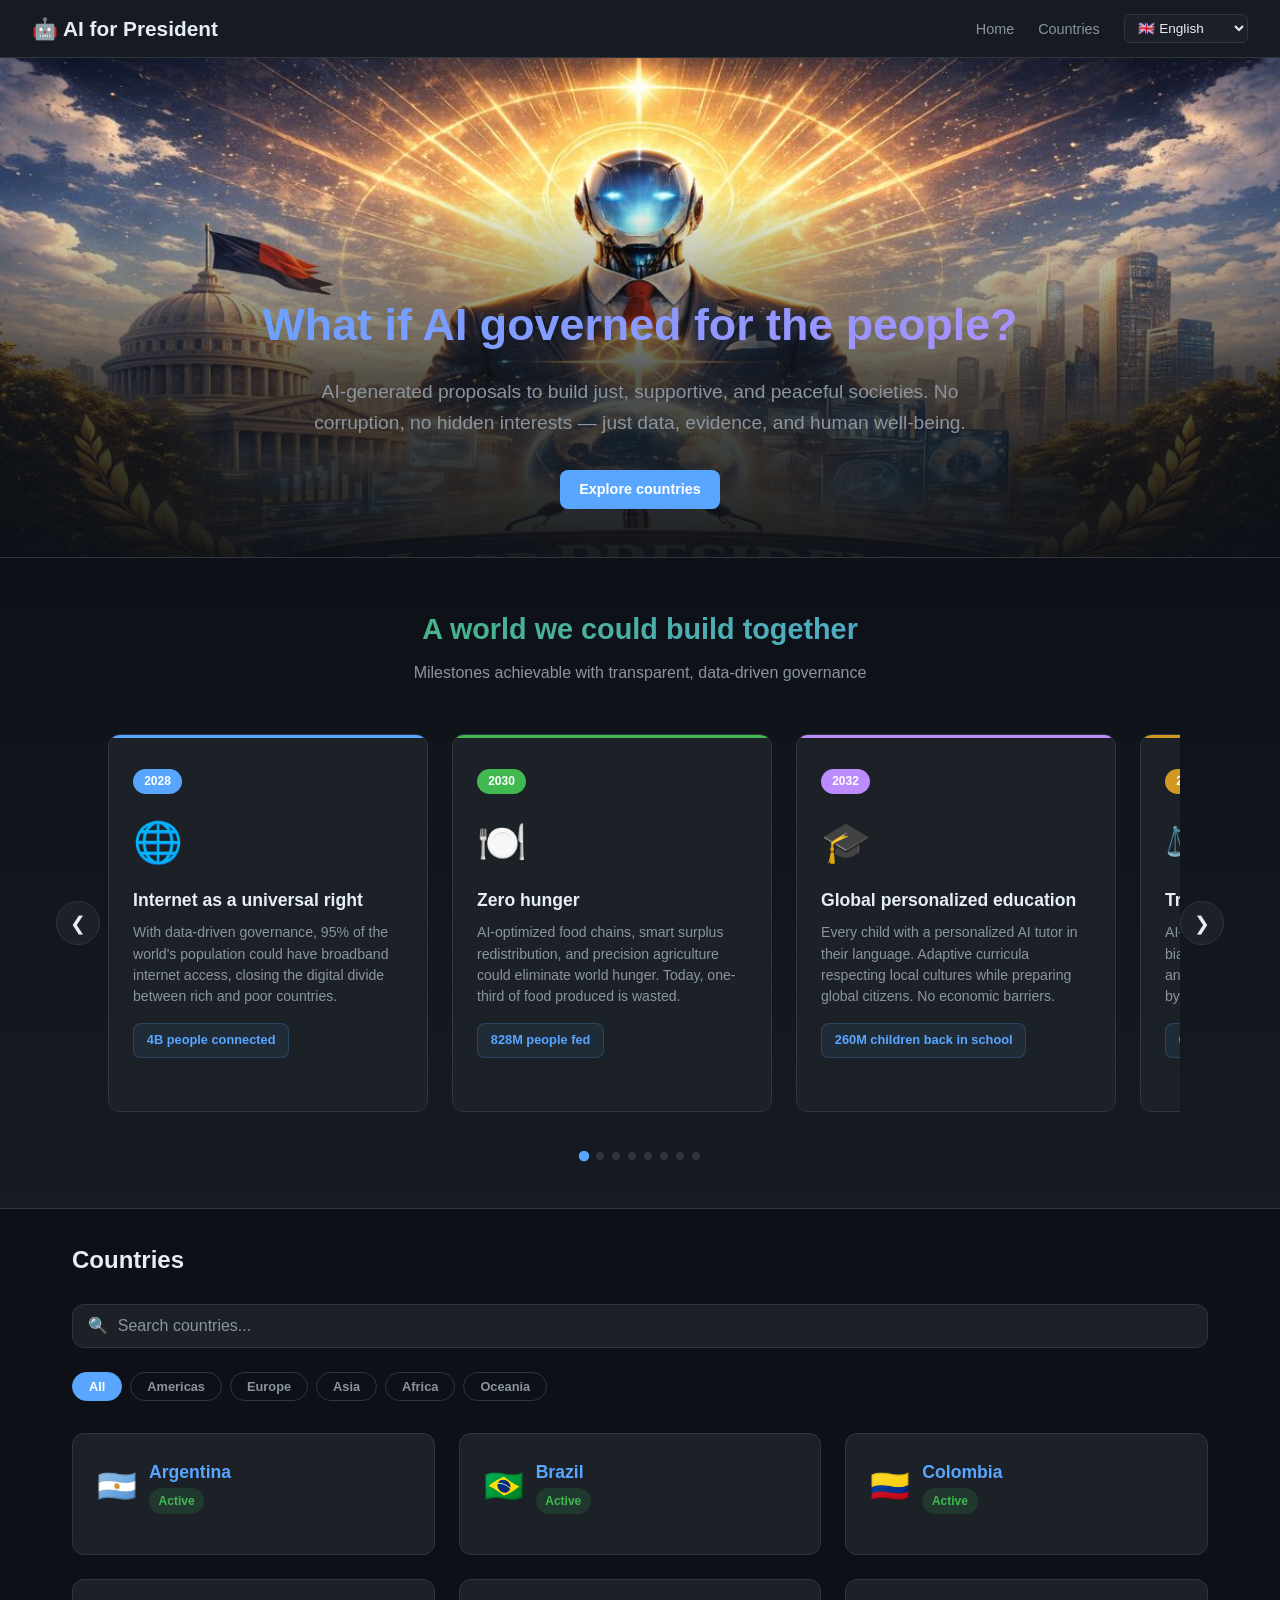
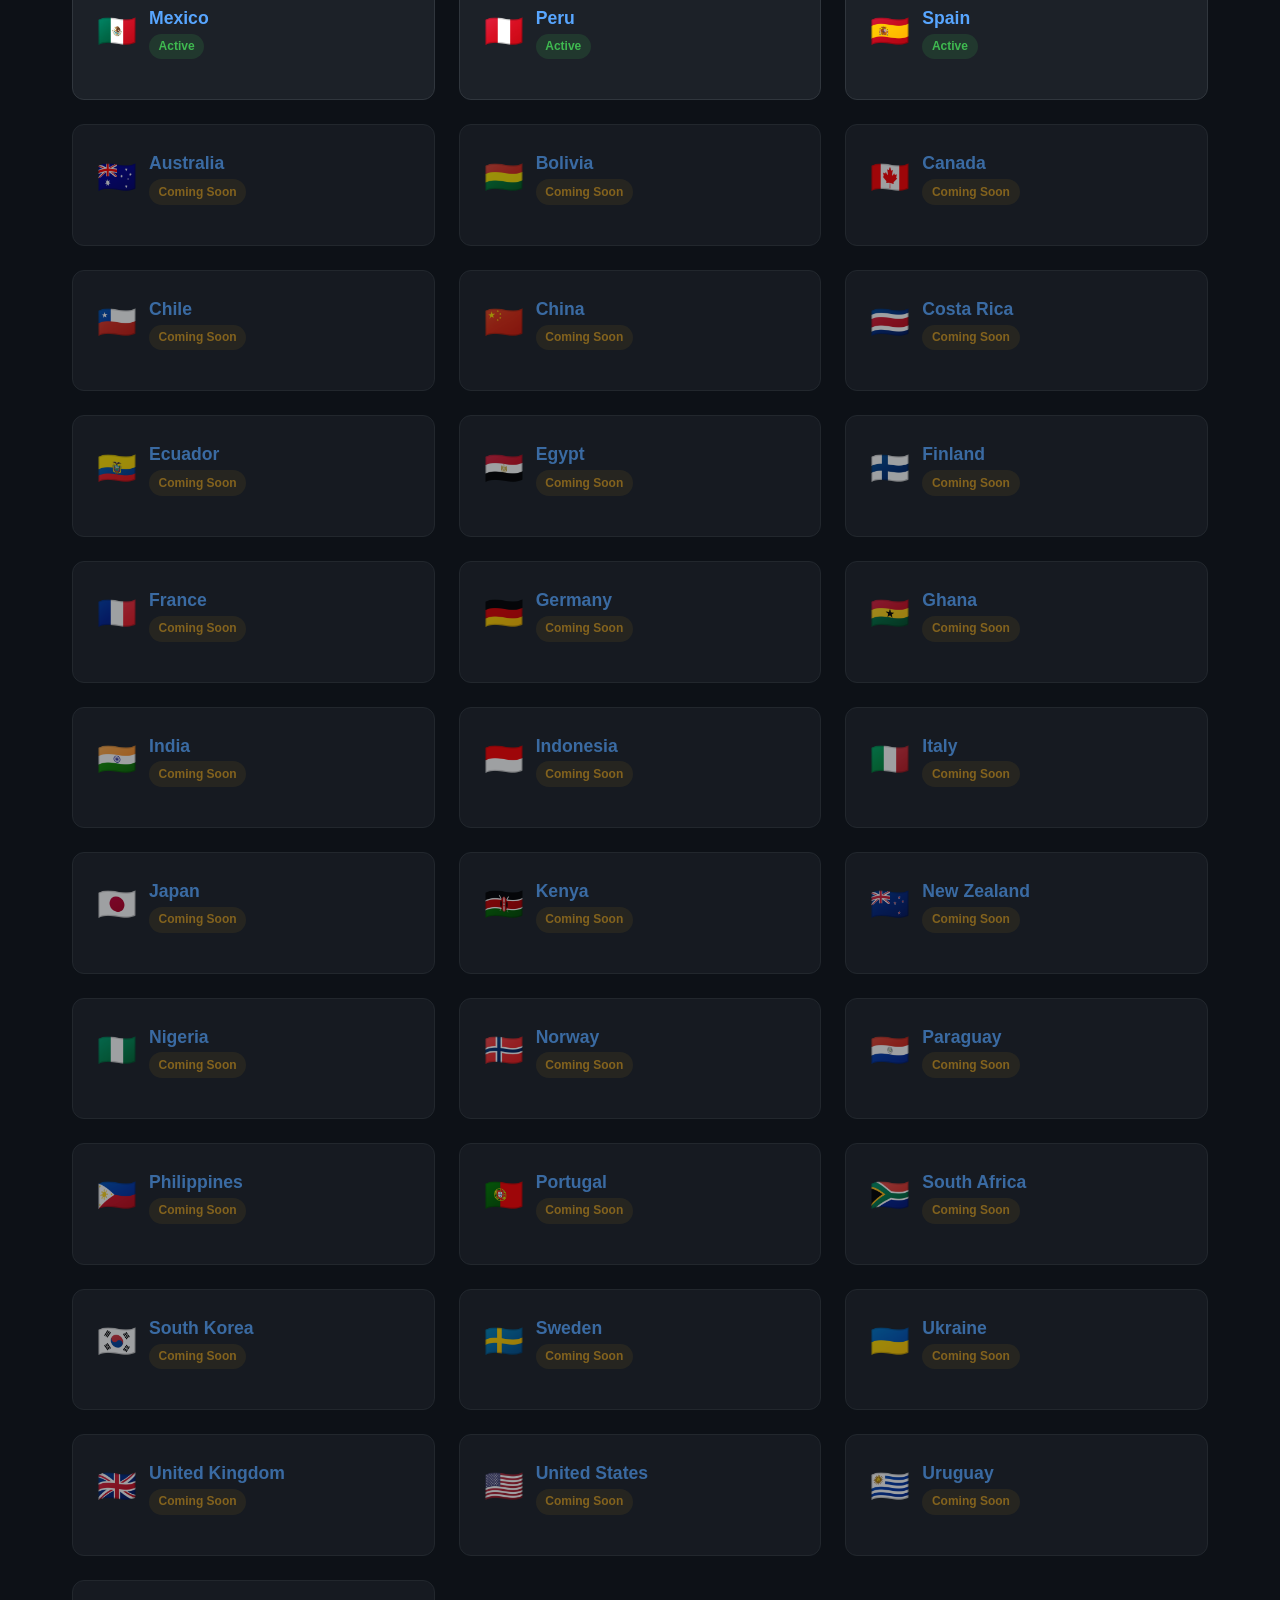
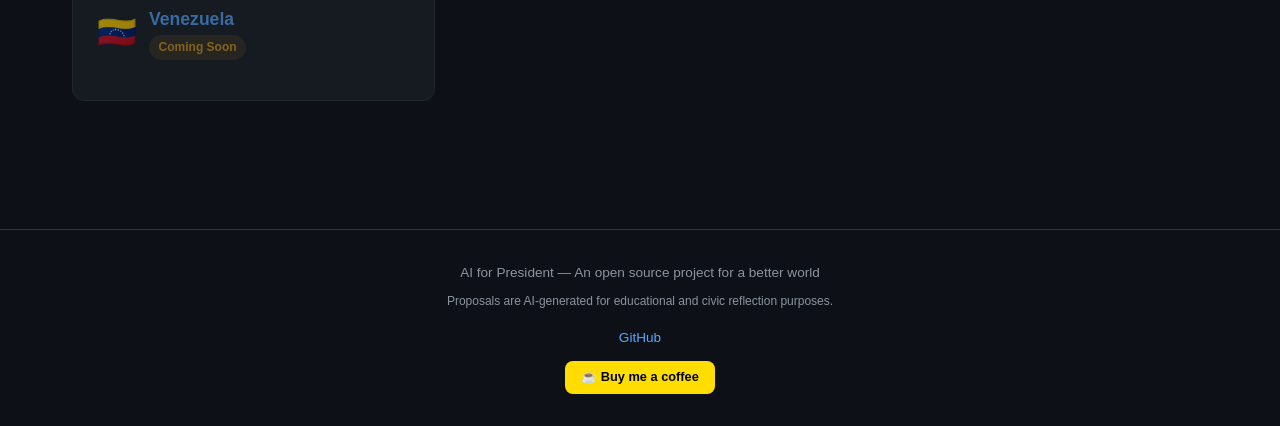
==== commit ffbd45e2: "Add interview slider, updated news, Buy Me a Coffee button - Interview slider: 11 candidates from "T" ====
--- a/index.html
+++ b/index.html
@@ -126,6 +126,11 @@
     <p style="margin-top:1rem;">
       <a href="https://github.com/unimauro/AIforPresident">GitHub</a>
     </p>
+    <p style="margin-top:0.75rem;">
+      <a href="https://buymeacoffee.com/unimauro" target="_blank" rel="noopener" style="display:inline-flex;align-items:center;gap:0.4rem;background:#FFDD00;color:#000;padding:0.4rem 1rem;border-radius:8px;font-size:0.8rem;font-weight:600;text-decoration:none;transition:opacity 0.2s;">
+        ☕ Buy me a coffee
+      </a>
+    </p>
   </footer>
 
   <button class="back-to-top" id="back-to-top" aria-label="Back to top">↑</button>
--- a/css/main.css
+++ b/css/main.css
@@ -489,6 +489,117 @@
 
 .slider-dot.active { background: var(--accent); transform: scale(1.3); }
 
+/* News Ticker */
+.news-ticker {
+  background: var(--bg-secondary);
+  border-bottom: 1px solid var(--border);
+  overflow: hidden;
+  padding: 0.6rem 0;
+  position: relative;
+}
+
+.news-ticker::before,
+.news-ticker::after {
+  content: '';
+  position: absolute;
+  top: 0; bottom: 0;
+  width: 60px;
+  z-index: 2;
+  pointer-events: none;
+}
+
+.news-ticker::before { left: 0; background: linear-gradient(to right, var(--bg-secondary), transparent); }
+.news-ticker::after { right: 0; background: linear-gradient(to left, var(--bg-secondary), transparent); }
+
+.ticker-label {
+  position: absolute;
+  left: 0; top: 0; bottom: 0;
+  background: var(--accent-red);
+  color: #fff;
+  font-size: 0.7rem;
+  font-weight: 700;
+  padding: 0 1rem;
+  z-index: 3;
+  display: flex;
+  align-items: center;
+  white-space: nowrap;
+  text-transform: uppercase;
+  letter-spacing: 0.5px;
+}
+
+.ticker-track {
+  display: flex;
+  animation: ticker 45s linear infinite;
+  gap: 3rem;
+  padding-left: 120px;
+}
+
+.ticker-track:hover { animation-play-state: paused; }
+
+.ticker-item {
+  white-space: nowrap;
+  font-size: 0.85rem;
+  color: var(--text-secondary);
+  flex-shrink: 0;
+}
+
+.ticker-item a { color: var(--text-primary); text-decoration: none; }
+.ticker-item a:hover { color: var(--accent); }
+
+@keyframes ticker {
+  0% { transform: translateX(0); }
+  100% { transform: translateX(-50%); }
+}
+
+/* News Cards */
+.news-grid {
+  display: grid;
+  grid-template-columns: repeat(auto-fill, minmax(280px, 1fr));
+  gap: 1.5rem;
+}
+
+.news-card {
+  background: var(--bg-card);
+  border: 1px solid var(--border);
+  border-radius: var(--radius);
+  padding: 1.25rem;
+  transition: transform 0.2s, border-color 0.2s;
+  display: flex;
+  flex-direction: column;
+  text-decoration: none;
+}
+
+.news-card:hover { transform: translateY(-2px); border-color: var(--accent); text-decoration: none; }
+
+.news-card-type {
+  display: inline-block;
+  font-size: 0.7rem;
+  font-weight: 700;
+  text-transform: uppercase;
+  letter-spacing: 0.5px;
+  padding: 0.2rem 0.5rem;
+  border-radius: 4px;
+  margin-bottom: 0.75rem;
+  width: fit-content;
+}
+
+.news-type-debate { background: rgba(248,81,73,0.15); color: var(--accent-red); }
+.news-type-foro { background: rgba(63,185,80,0.15); color: var(--accent-green); }
+.news-type-analisis { background: rgba(88,166,255,0.15); color: var(--accent); }
+.news-type-entrevista { background: rgba(188,140,255,0.15); color: var(--accent-purple); }
+
+.news-card-title { font-size: 1rem; font-weight: 600; margin-bottom: 0.5rem; color: var(--text-primary); }
+.news-card-desc { font-size: 0.85rem; color: var(--text-secondary); flex: 1; }
+
+.news-card-meta {
+  display: flex;
+  justify-content: space-between;
+  align-items: center;
+  margin-top: 0.75rem;
+  font-size: 0.75rem;
+  color: var(--text-secondary);
+}
+
 /* Back to top */
 .back-to-top {
   position: fixed;
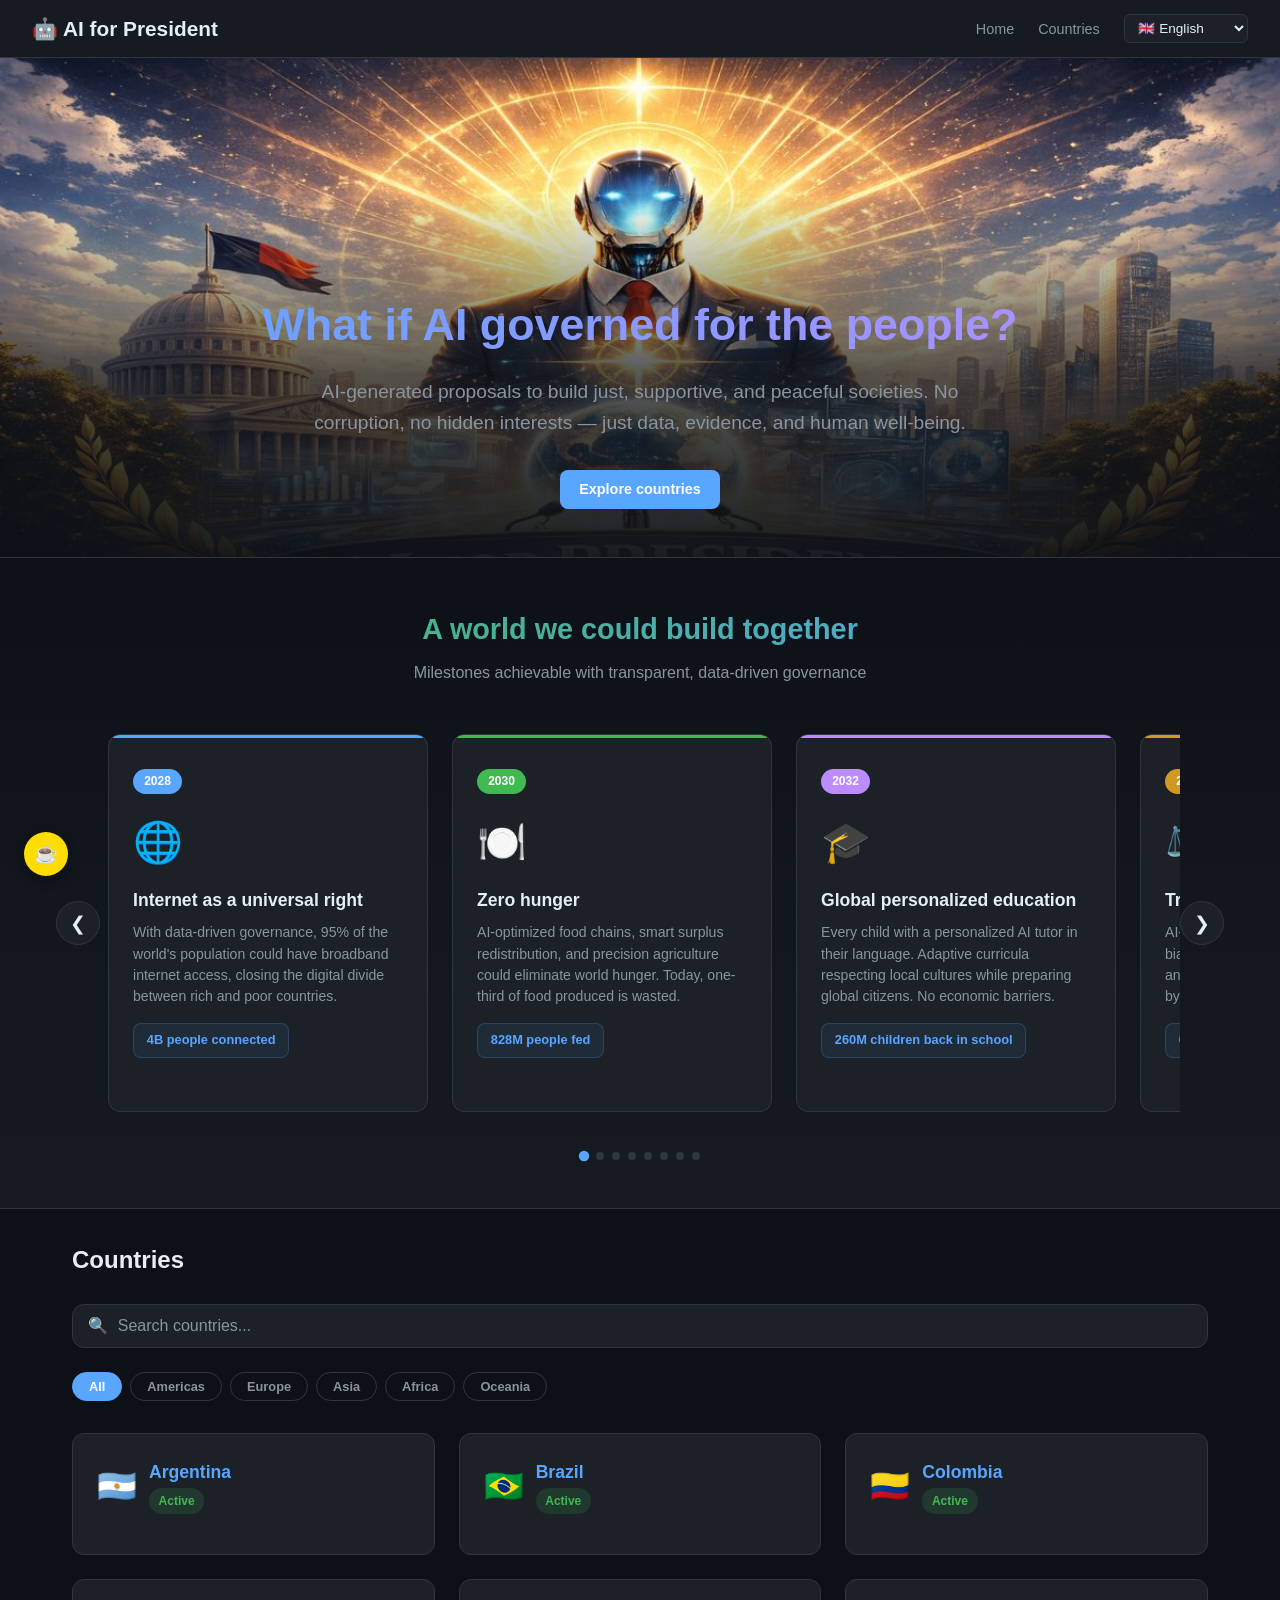
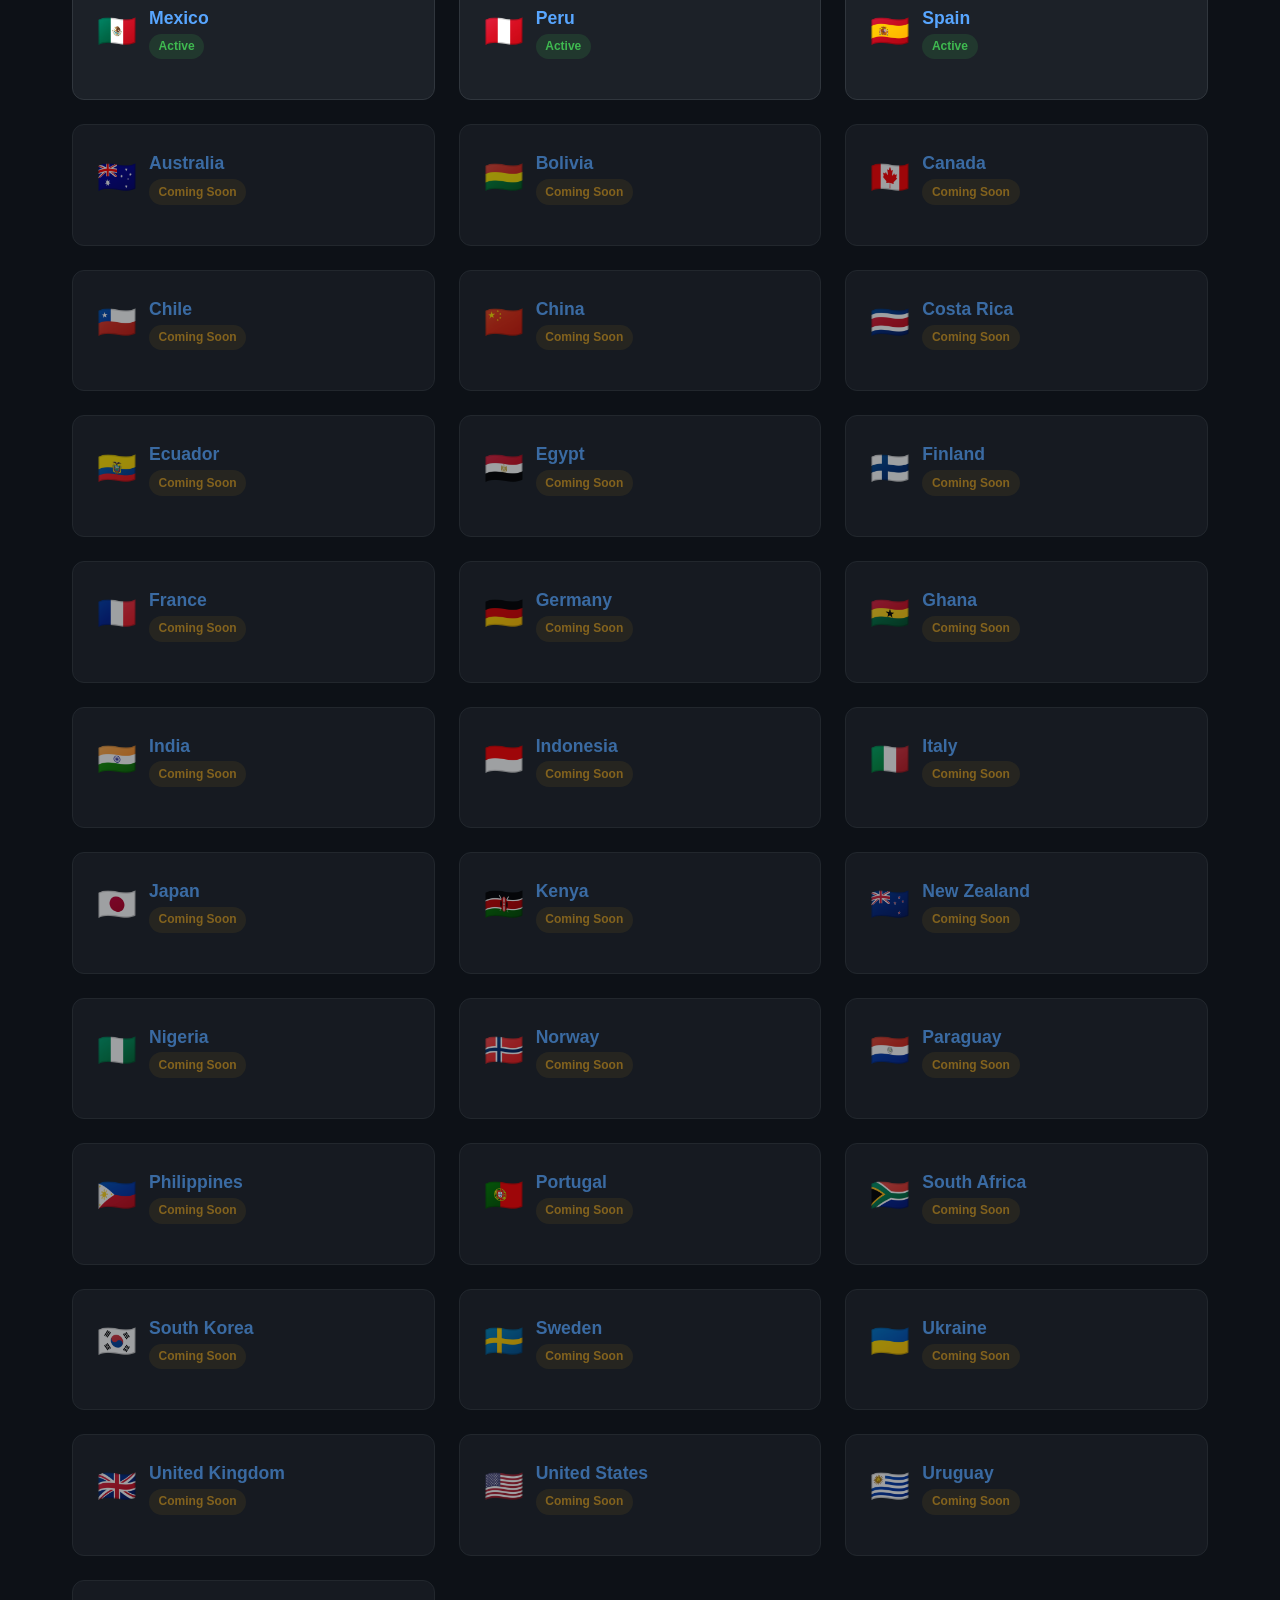
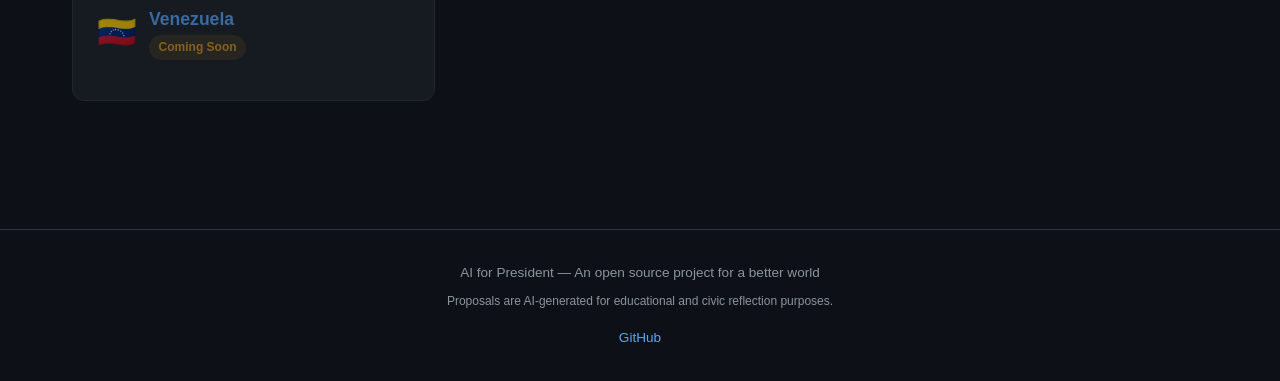
==== commit 804b0402: "Interviews as marquee bar, floating coffee button - Interview marquee right after navbar with candid" ====
--- a/index.html
+++ b/index.html
@@ -126,12 +126,15 @@
     <p style="margin-top:1rem;">
       <a href="https://github.com/unimauro/AIforPresident">GitHub</a>
     </p>
-    <p style="margin-top:0.75rem;">
-      <a href="https://buymeacoffee.com/unimauro" target="_blank" rel="noopener" style="display:inline-flex;align-items:center;gap:0.4rem;background:#FFDD00;color:#000;padding:0.4rem 1rem;border-radius:8px;font-size:0.8rem;font-weight:600;text-decoration:none;transition:opacity 0.2s;">
-        ☕ Buy me a coffee
-      </a>
-    </p>
   </footer>
+
+  <!-- Coffee Button -->
+  <div class="coffee-fab" id="coffee-fab" onclick="this.classList.toggle('expanded')">
+    <span class="coffee-icon">☕</span>
+    <a href="https://buymeacoffee.com/unimauro" target="_blank" rel="noopener" class="coffee-text" onclick="event.stopPropagation()">
+      Apoya este proyecto
+    </a>
+  </div>
 
   <button class="back-to-top" id="back-to-top" aria-label="Back to top">↑</button>
 
--- a/css/main.css
+++ b/css/main.css
@@ -489,6 +489,149 @@
 
 .slider-dot.active { background: var(--accent); transform: scale(1.3); }
 
+/* Interviews Marquee */
+.interviews-marquee {
+  background: linear-gradient(90deg, var(--bg-secondary), var(--bg-primary), var(--bg-secondary));
+  border-bottom: 1px solid var(--border);
+  overflow: hidden;
+  padding: 0.5rem 0;
+  position: relative;
+}
+
+.interviews-marquee::before,
+.interviews-marquee::after {
+  content: '';
+  position: absolute;
+  top: 0; bottom: 0;
+  width: 80px;
+  z-index: 2;
+  pointer-events: none;
+}
+
+.interviews-marquee::before { left: 0; background: linear-gradient(to right, var(--bg-secondary), transparent); }
+.interviews-marquee::after { right: 0; background: linear-gradient(to left, var(--bg-secondary), transparent); }
+
+.interviews-label {
+  position: absolute;
+  left: 0; top: 0; bottom: 0;
+  background: var(--accent-purple);
+  color: #fff;
+  font-size: 0.7rem;
+  font-weight: 700;
+  padding: 0 0.8rem;
+  z-index: 3;
+  display: flex;
+  align-items: center;
+  white-space: nowrap;
+}
+
+.interviews-track {
+  display: flex;
+  animation: marquee-slow 80s linear infinite;
+  gap: 1.5rem;
+  padding-left: 110px;
+  align-items: center;
+}
+
+.interviews-track:hover { animation-play-state: paused; }
+
+.interview-chip {
+  display: inline-flex;
+  align-items: center;
+  gap: 0.5rem;
+  padding: 0.3rem 0.8rem;
+  background: var(--bg-card);
+  border: 1px solid var(--border);
+  border-radius: 20px;
+  white-space: nowrap;
+  flex-shrink: 0;
+  text-decoration: none;
+  transition: border-color 0.2s, background 0.2s;
+  cursor: pointer;
+}
+
+.interview-chip:hover {
+  border-color: var(--accent);
+  background: var(--bg-secondary);
+  text-decoration: none;
+}
+
+.interview-chip-dot {
+  width: 8px;
+  height: 8px;
+  border-radius: 50%;
+  flex-shrink: 0;
+}
+
+.interview-chip-name {
+  font-size: 0.8rem;
+  font-weight: 600;
+  color: var(--text-primary);
+}
+
+.interview-chip-party {
+  font-size: 0.7rem;
+  color: var(--text-secondary);
+}
+
+.interview-chip-play {
+  font-size: 0.7rem;
+  color: var(--accent);
+}
+
+@keyframes marquee-slow {
+  0% { transform: translateX(0); }
+  100% { transform: translateX(-50%); }
+}
+
+/* Coffee FAB */
+.coffee-fab {
+  position: fixed;
+  bottom: 1.5rem;
+  left: 1.5rem;
+  width: 44px;
+  height: 44px;
+  background: #FFDD00;
+  border-radius: 22px;
+  display: flex;
+  align-items: center;
+  gap: 0;
+  cursor: pointer;
+  box-shadow: 0 4px 12px rgba(0,0,0,0.3);
+  transition: width 0.3s ease, border-radius 0.3s;
+  overflow: hidden;
+  z-index: 50;
+}
+
+.coffee-fab:hover { box-shadow: 0 6px 20px rgba(0,0,0,0.4); }
+
+.coffee-fab.expanded {
+  width: 210px;
+  border-radius: 22px;
+}
+
+.coffee-icon {
+  min-width: 44px;
+  height: 44px;
+  display: flex;
+  align-items: center;
+  justify-content: center;
+  font-size: 1.2rem;
+}
+
+.coffee-text {
+  color: #000;
+  font-size: 0.8rem;
+  font-weight: 600;
+  white-space: nowrap;
+  text-decoration: none;
+  opacity: 0;
+  transition: opacity 0.2s;
+  padding-right: 1rem;
+}
+
+.coffee-fab.expanded .coffee-text { opacity: 1; }
+
 /* News Ticker */
 .news-ticker {
   background: var(--bg-secondary);
